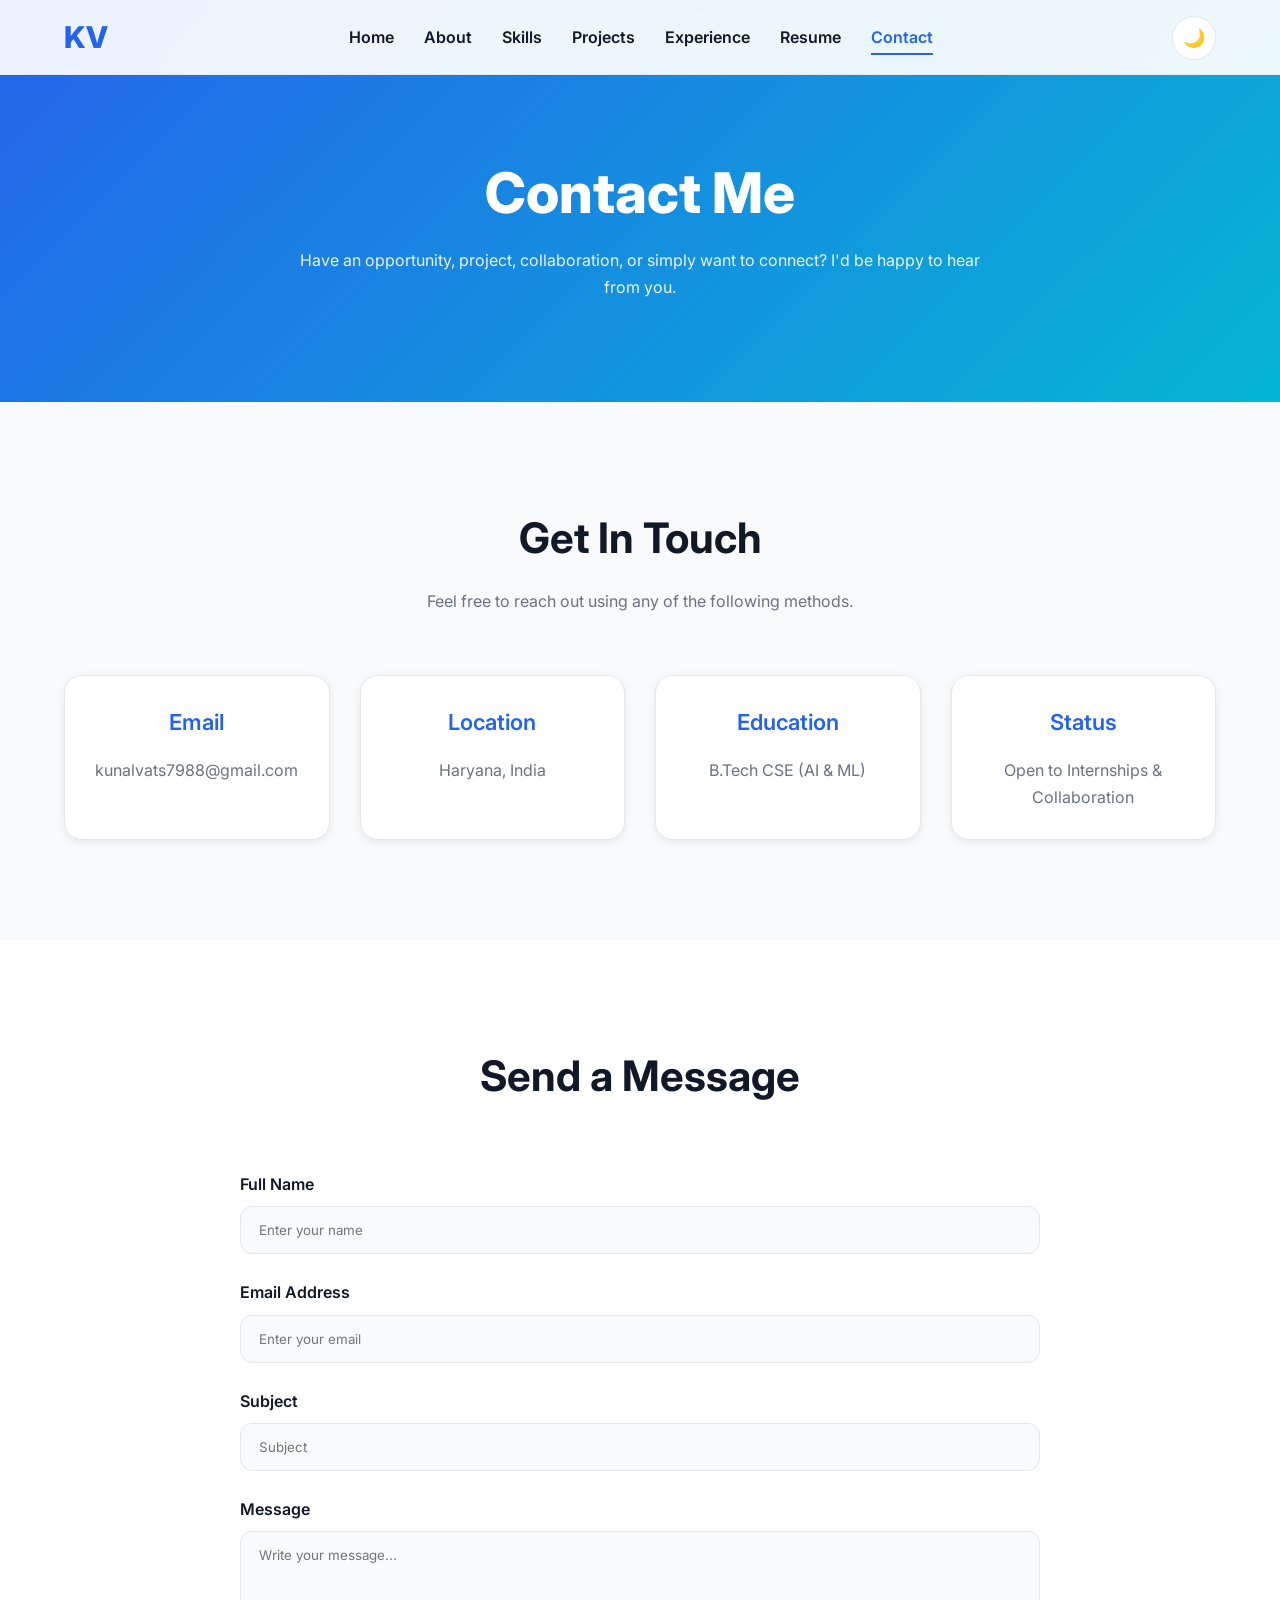
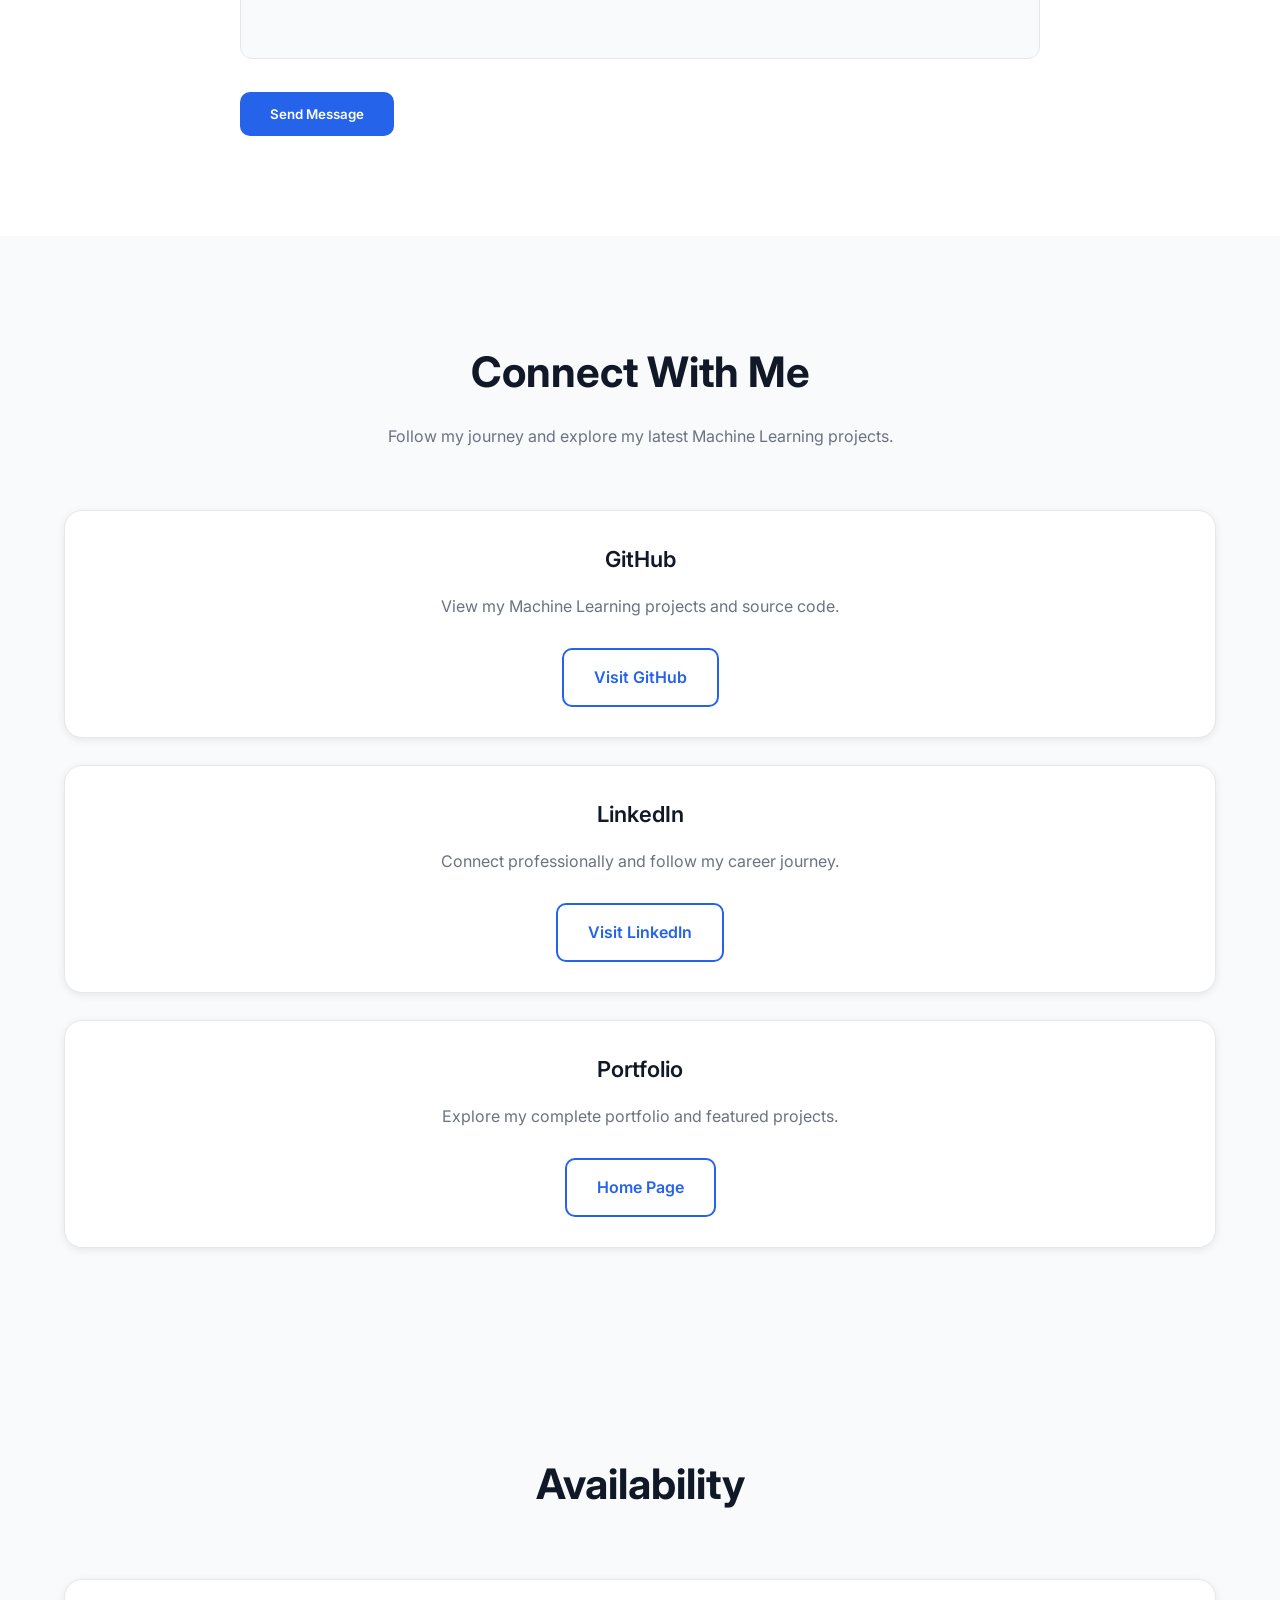
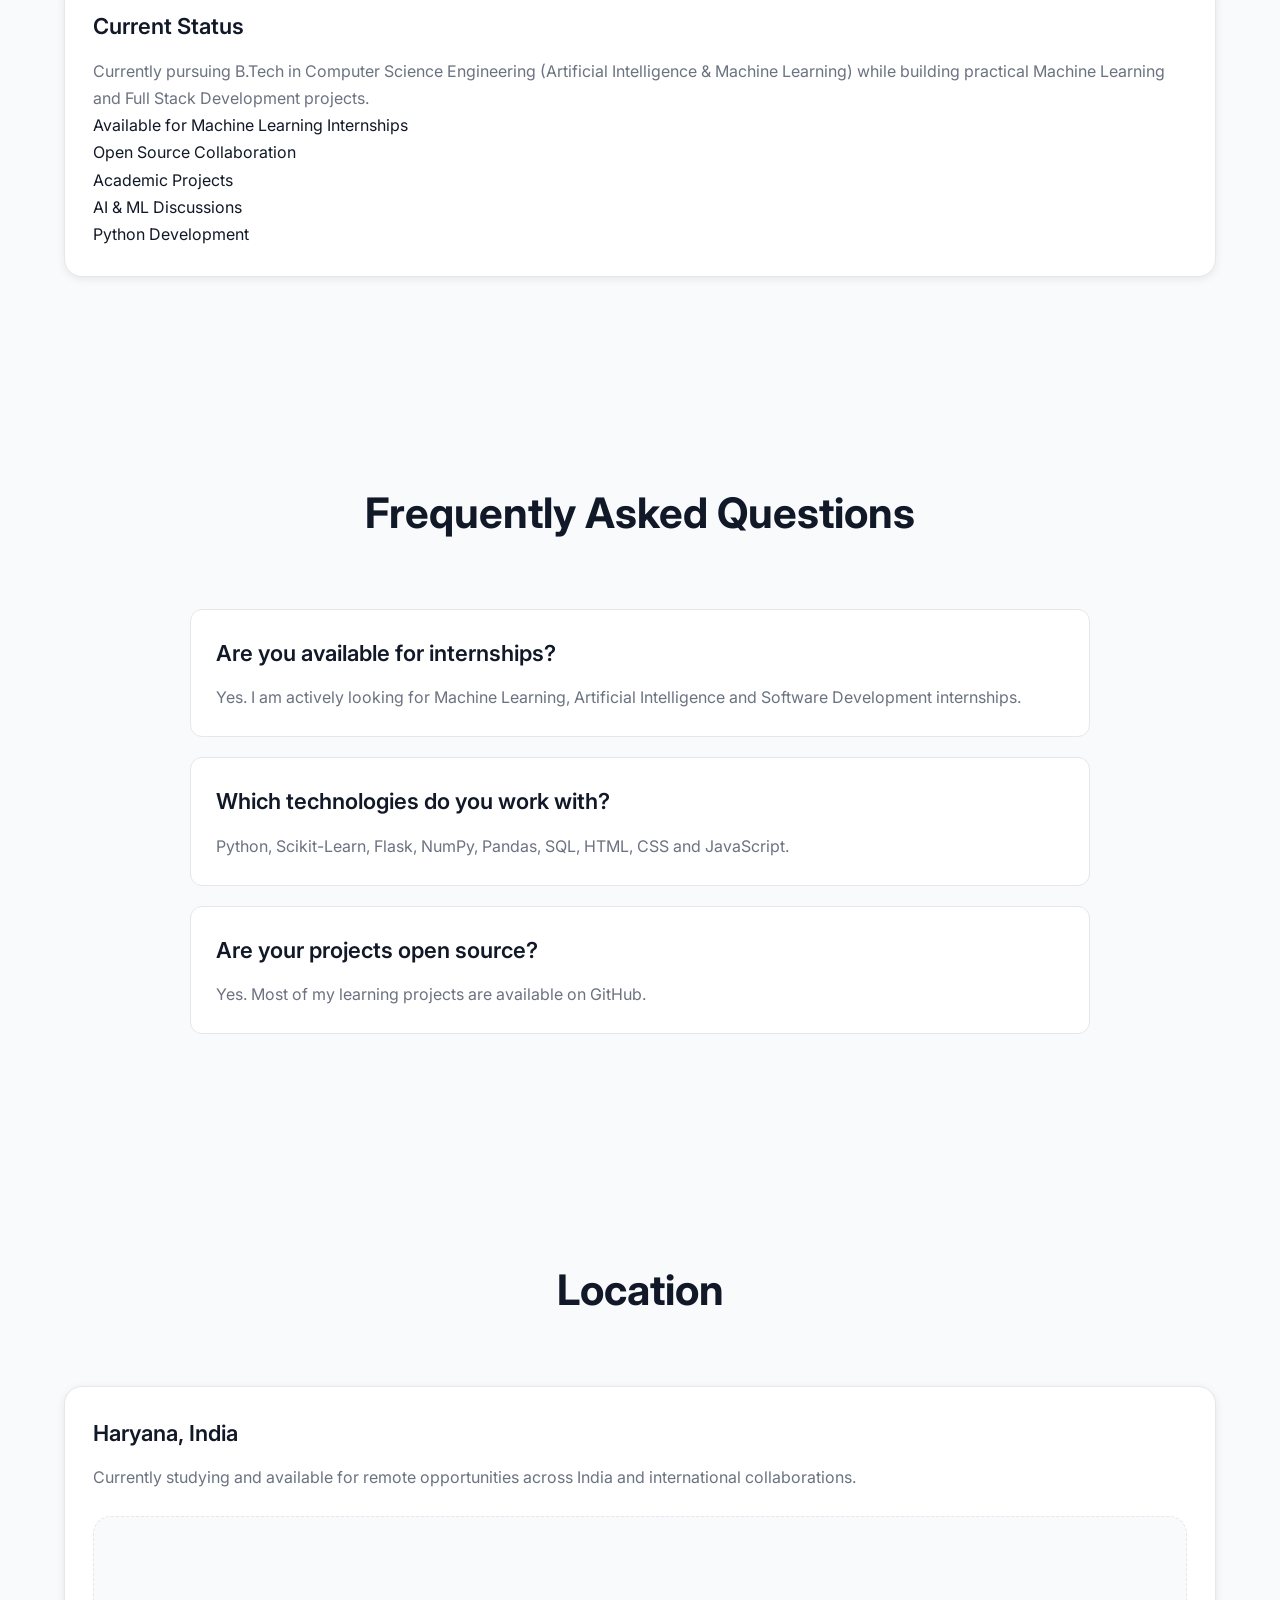
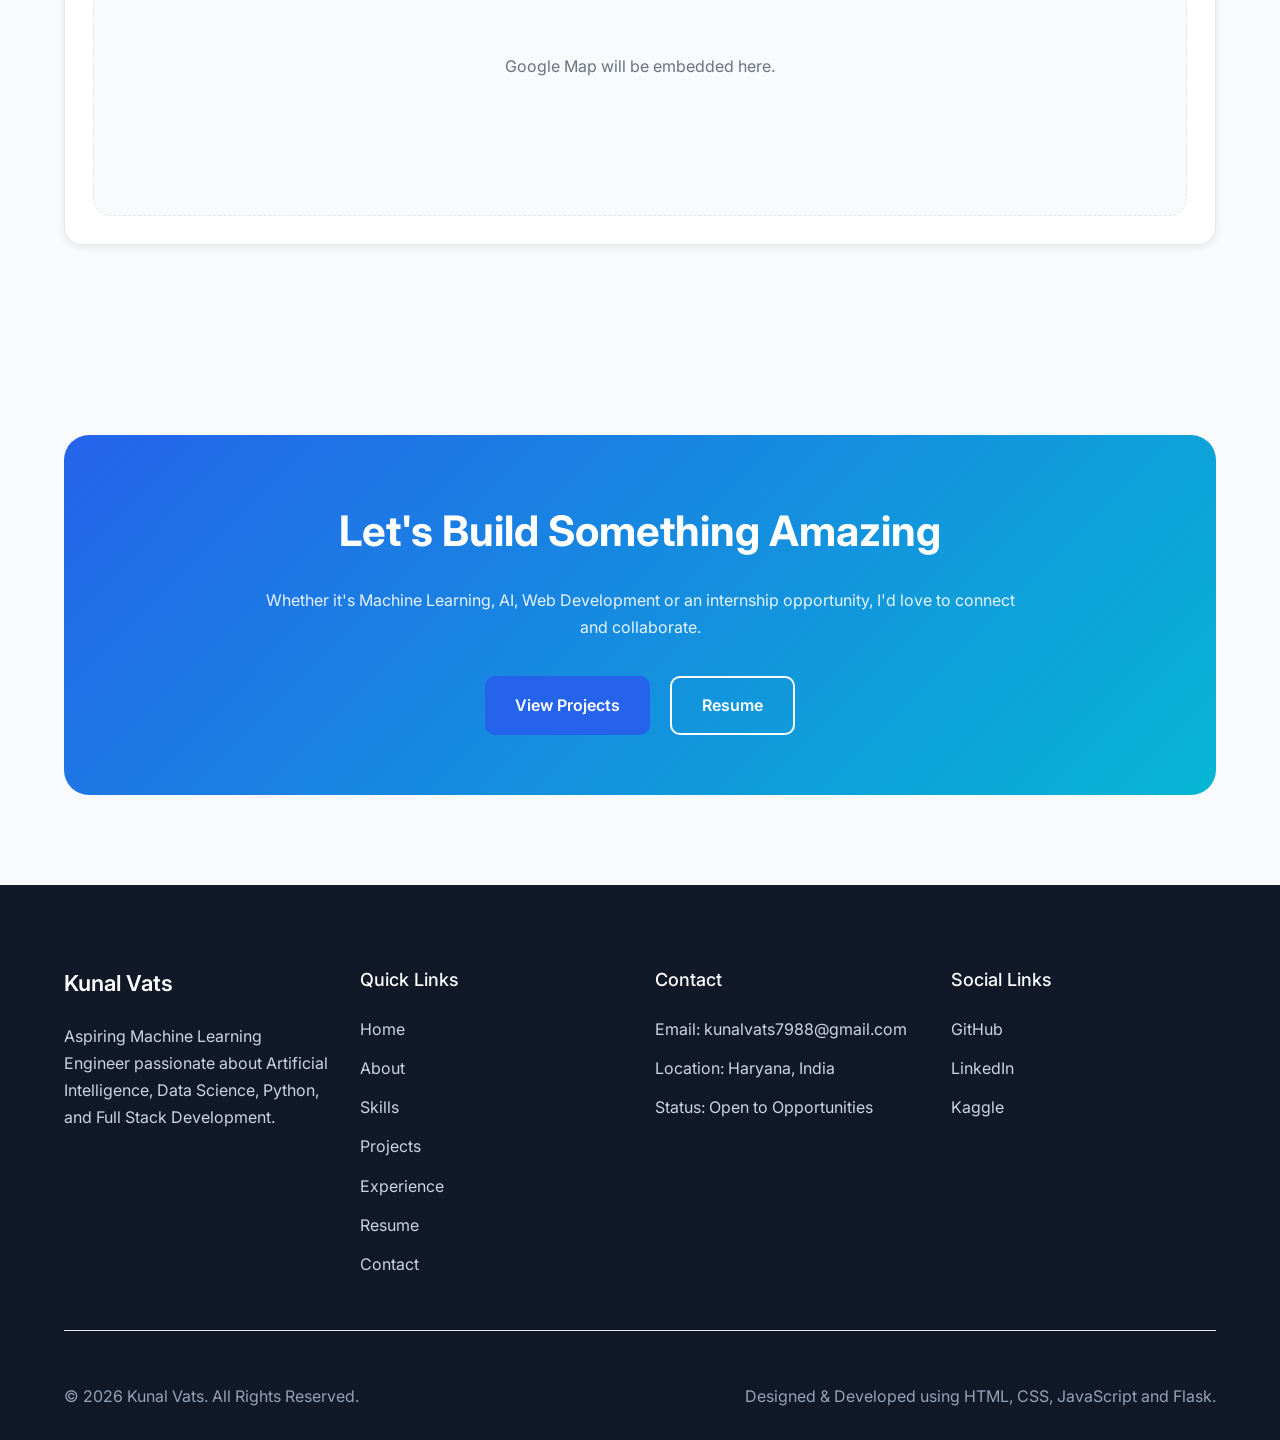
==== contact.html @ ea3da035 "new file uploaded" ====
<!DOCTYPE html>
<html lang="en">

<head>

    <!-- ========================================= -->
    <!-- Meta Tags -->
    <!-- ========================================= -->

    <meta charset="UTF-8">

    <meta name="viewport"
          content="width=device-width, initial-scale=1.0">

    <title>

        Contact | Kunal Vats

    </title>

    <meta name="description"
          content="Get in touch with Kunal Vats for Machine Learning, AI, Python and Web Development collaborations.">

    <meta name="author"
          content="Kunal Vats">

    <link rel="icon"
          href="favicon.ico">

    <!-- Google Font -->

    <link rel="preconnect"
          href="https://fonts.googleapis.com">

    <link rel="preconnect"
          href="https://fonts.gstatic.com"
          crossorigin>

    <link href="https://fonts.googleapis.com/css2?family=Inter:wght@300;400;500;600;700;800&display=swap"
          rel="stylesheet">

    <!-- CSS -->

    <link rel="stylesheet"
          href="assets/css/variables.css">

    <link rel="stylesheet"
          href="assets/css/style.css">

    <link rel="stylesheet"
          href="assets/css/responsive.css">

    <link rel="stylesheet"
          href="assets/css/animations.css">

</head>

<body>

    <!-- ========================================= -->
    <!-- Header -->
    <!-- ========================================= -->

    <header class="header">

        <div class="container">

            <div class="navbar">

                <a href="index.html"
                   class="logo">

                    KV

                </a>

                <nav class="nav-menu">

                    <ul>

                        <li><a href="index.html">Home</a></li>

                        <li><a href="about.html">About</a></li>

                        <li><a href="skills.html">Skills</a></li>

                        <li><a href="projects.html">Projects</a></li>

                        <li><a href="experience.html">Experience</a></li>

                        <li><a href="resume.html">Resume</a></li>

                        <li>

                            <a href="contact.html"
                               class="active">

                                Contact

                            </a>

                        </li>

                    </ul>

                </nav>

                <div class="nav-actions">

                    <button id="themeToggle">

                        🌙

                    </button>

                    <button class="menu-btn">

                        ☰

                    </button>

                </div>

            </div>

        </div>

    </header>

    <!-- ========================================= -->
    <!-- Hero -->
    <!-- ========================================= -->

    <section class="page-banner">

        <div class="container">

            <h1>

                Contact Me

            </h1>

            <p>

                Have an opportunity, project, collaboration,
                or simply want to connect?
                I'd be happy to hear from you.

            </p>

        </div>

    </section>

    <!-- ========================================= -->
    <!-- Contact Information -->
    <!-- ========================================= -->

    <section class="contact-information">

        <div class="container">

            <div class="section-heading">

                <h2>

                    Get In Touch

                </h2>

                <p>

                    Feel free to reach out using any of the following methods.

                </p>

            </div>

            <div class="contact-grid">

                <div class="contact-card">

                    <h3>

                        Email

                    </h3>

                    <p>

                        kunalvats7988@gmail.com

                    </p>

                </div>

                <div class="contact-card">

                    <h3>

                        Location

                    </h3>

                    <p>

                        Haryana, India

                    </p>

                </div>

                <div class="contact-card">

                    <h3>

                        Education

                    </h3>

                    <p>

                        B.Tech CSE (AI & ML)

                    </p>

                </div>

                <div class="contact-card">

                    <h3>

                        Status

                    </h3>

                    <p>

                        Open to Internships & Collaboration

                    </p>

                </div>

            </div>

        </div>

    </section>

    <!-- ========================================= -->
    <!-- Contact Form -->
    <!-- ========================================= -->

    <section class="contact-form-section">

        <div class="container">

            <div class="section-heading">

                <h2>

                    Send a Message

                </h2>

            </div>

            <form id="contactForm">

                <div class="form-group">

                    <label>

                        Full Name

                    </label>

                    <input type="text"
                           placeholder="Enter your name"
                           required>

                </div>

                <div class="form-group">

                    <label>

                        Email Address

                    </label>

                    <input type="email"
                           placeholder="Enter your email"
                           required>

                </div>

                <div class="form-group">

                    <label>

                        Subject

                    </label>

                    <input type="text"
                           placeholder="Subject"
                           required>

                </div>

                <div class="form-group">

                    <label>

                        Message

                    </label>

                    <textarea rows="6"
                              placeholder="Write your message..."
                              required></textarea>

                </div>

                <button type="submit"
                        class="btn primary-btn">

                    Send Message

                </button>

            </form>

        </div>

    </section>
        <!-- ========================================= -->
    <!-- Social Media -->
    <!-- ========================================= -->

    <section class="social-section">

        <div class="container">

            <div class="section-heading">

                <h2>

                    Connect With Me

                </h2>

                <p>

                    Follow my journey and explore my latest Machine Learning projects.

                </p>

            </div>

            <div class="social-grid">

                <div class="social-card">

                    <h3>

                        GitHub

                    </h3>

                    <p>

                        View my Machine Learning projects and source code.

                    </p>
                    <br>
                    <a href="https://github.com/practical-work"
                       target="_blank"
                       class="btn secondary-btn">

                        Visit GitHub

                    </a>

                </div>
                <br>
                <div class="social-card">

                    <h3>

                        LinkedIn

                    </h3>

                    <p>

                        Connect professionally and follow my career journey.

                    </p>
                    <br>
                    <a href="https://www.linkedin.com/in/kunal-vats-46b69b313?utm_source=share_via&utm_content=profile&utm_medium=member_android"
                       class="btn secondary-btn">

                        Visit LinkedIn

                    </a>

                </div>
                <br>
                <div class="social-card">

                    <h3>

                        Portfolio

                    </h3>

                    <p>

                        Explore my complete portfolio and featured projects.

                    </p>
                    <br>
                    <a href="index.html"
                       class="btn secondary-btn">

                        Home Page

                    </a>

                </div>

            </div>

        </div>

    </section>

    <!-- ========================================= -->
    <!-- Availability -->
    <!-- ========================================= -->

    <section class="availability-section">

        <div class="container">

            <div class="section-heading">

                <h2>

                    Availability

                </h2>

            </div>

            <div class="availability-card">

                <h3>

                    Current Status

                </h3>

                <p>

                    Currently pursuing B.Tech in Computer Science Engineering
                    (Artificial Intelligence & Machine Learning) while building
                    practical Machine Learning and Full Stack Development projects.

                </p>

                <ul>

                    <li> Available for Machine Learning Internships</li>

                    <li> Open Source Collaboration</li>

                    <li> Academic Projects</li>

                    <li> AI & ML Discussions</li>

                    <li> Python Development</li>

                </ul>

            </div>

        </div>

    </section>

    <!-- ========================================= -->
    <!-- Frequently Asked Questions -->
    <!-- ========================================= -->

    <section class="faq-section">

        <div class="container">

            <div class="section-heading">

                <h2>

                    Frequently Asked Questions

                </h2>

            </div>

            <div class="faq-container">

                <div class="faq-item">

                    <h3>

                        Are you available for internships?

                    </h3>

                    <p>

                        Yes. I am actively looking for Machine Learning,
                        Artificial Intelligence and Software Development internships.

                    </p>

                </div>

                <div class="faq-item">

                    <h3>

                        Which technologies do you work with?

                    </h3>

                    <p>

                        Python, Scikit-Learn, Flask,
                        NumPy, Pandas, SQL,
                        HTML, CSS and JavaScript.

                    </p>

                </div>

                <div class="faq-item">

                    <h3>

                        Are your projects open source?

                    </h3>

                    <p>

                        Yes. Most of my learning projects are available on GitHub.

                    </p>

                </div>

            </div>

        </div>

    </section>

    <!-- ========================================= -->
    <!-- Office / Location -->
    <!-- ========================================= -->

    <section class="location-section">

        <div class="container">

            <div class="section-heading">

                <h2>

                    Location

                </h2>

            </div>

            <div class="location-card">

                <h3>

                    Haryana, India

                </h3>

                <p>

                    Currently studying and available for remote opportunities
                    across India and international collaborations.

                </p>

                <!-- Replace with your Google Maps iframe later -->

                <div class="map-placeholder">

                    Google Map will be embedded here.

                </div>

            </div>

        </div>

    </section>

    <!-- ========================================= -->
    <!-- Call To Action -->
    <!-- ========================================= -->

    <section class="cta-section">

        <div class="container">

            <div class="cta-card">

                <h2>

                    Let's Build Something Amazing

                </h2>

                <p>

                    Whether it's Machine Learning, AI,
                    Web Development or an internship opportunity,
                    I'd love to connect and collaborate.

                </p>

                <div class="cta-buttons">

                    <a href="projects.html"
                       class="btn primary-btn">

                        View Projects

                    </a>

                    <a href="resume.html"
                       class="btn secondary-btn">

                        Resume

                    </a>

                </div>

            </div>

        </div>

    </section>
        <!-- ========================================= -->
    <!-- Footer -->
    <!-- ========================================= -->

    <footer class="footer">

        <div class="container">

            <div class="footer-grid">

                <!-- About -->

                <div class="footer-column">

                    <h3>

                        Kunal Vats

                    </h3>

                    <p>

                        Aspiring Machine Learning Engineer passionate about
                        Artificial Intelligence, Data Science, Python,
                        and Full Stack Development.

                    </p>

                </div>

                <!-- Quick Links -->

                <div class="footer-column">

                    <h4>

                        Quick Links

                    </h4>

                    <ul>

                        <li><a href="index.html">Home</a></li>

                        <li><a href="about.html">About</a></li>

                        <li><a href="skills.html">Skills</a></li>

                        <li><a href="projects.html">Projects</a></li>

                        <li><a href="experience.html">Experience</a></li>

                        <li><a href="resume.html">Resume</a></li>

                        <li><a href="contact.html">Contact</a></li>

                    </ul>

                </div>

                <!-- Contact -->

                <div class="footer-column">

                    <h4>

                        Contact

                    </h4>

                    <ul>

                        <li>Email: kunalvats7988@gmail.com</li>

                        <li>Location: Haryana, India</li>

                        <li>Status: Open to Opportunities</li>

                    </ul>

                </div>

                <!-- Social -->

                <div class="footer-column">

                    <h4>

                        Social Links

                    </h4>

                    <ul>

                        <li>

                            <a href="https://github.com/practical-work"
                               target="_blank">

                                GitHub

                            </a>

                        </li>

                        <li>

                            <a href="https://www.linkedin.com/in/kunal-vats-46b69b313?utm_source=share_via&utm_content=profile&utm_medium=member_android">

                                LinkedIn

                            </a>

                        </li>

                        <li>

                            <a href="#">

                                Kaggle

                            </a>

                        </li>

                    </ul>

                </div>

            </div>

            <hr>

            <div class="footer-bottom">

                <p>

                    © 2026 Kunal Vats. All Rights Reserved.

                </p>

                <p>

                    Designed & Developed using HTML, CSS, JavaScript and Flask.

                </p>

            </div>

        </div>

    </footer>

    <!-- ========================================= -->
    <!-- JavaScript -->
    <!-- ========================================= -->

    <script src="assets/js/contact.js"></script>

    <script src="assets/js/theme.js"></script>

    <script src="assets/js/main.js"></script>

</body>

</html>
---- assets/css/variables.css ----
/* ==========================================================
   VARIABLES.CSS
   Portfolio Website
   Author : Kunal Vats
   ========================================================== */


/* ==========================================================
   GOOGLE FONT
   ========================================================== */

@import url('https://fonts.googleapis.com/css2?family=Inter:wght@300;400;500;600;700;800;900&display=swap');


/* ==========================================================
   ROOT VARIABLES
   ========================================================== */

:root{

    /* ======================
       Typography
    ======================= */

    --font-primary:'Inter',sans-serif;

    --font-size-xs:12px;
    --font-size-sm:14px;
    --font-size-md:16px;
    --font-size-lg:18px;
    --font-size-xl:22px;
    --font-size-2xl:30px;
    --font-size-3xl:42px;
    --font-size-4xl:56px;

    --font-light:300;
    --font-normal:400;
    --font-medium:500;
    --font-semibold:600;
    --font-bold:700;
    --font-extra-bold:800;



    /* ======================
       Colors
    ======================= */

    --primary:#2563EB;
    --primary-dark:#1E40AF;
    --secondary:#06B6D4;

    --success:#22C55E;
    --warning:#F59E0B;
    --danger:#EF4444;

    --white:#FFFFFF;
    --black:#000000;

    --background:#F8FAFC;
    --surface:#FFFFFF;

    --text:#111827;
    --text-light:#6B7280;

    --border:#E5E7EB;

    --footer:#111827;



    /* ======================
       Gradient
    ======================= */

    --gradient-primary:
    linear-gradient(
        135deg,
        #2563EB,
        #06B6D4
    );

    --gradient-dark:
    linear-gradient(
        135deg,
        #0F172A,
        #1E293B
    );



    /* ======================
       Border Radius
    ======================= */

    --radius-xs:4px;
    --radius-sm:8px;
    --radius-md:12px;
    --radius-lg:18px;
    --radius-xl:25px;
    --radius-circle:50%;



    /* ======================
       Box Shadow
    ======================= */

    --shadow-sm:
    0 2px 8px rgba(0,0,0,.08);

    --shadow-md:
    0 8px 20px rgba(0,0,0,.10);

    --shadow-lg:
    0 20px 40px rgba(0,0,0,.15);



    /* ======================
       Transition
    ======================= */

    --transition-fast:.25s ease;

    --transition:
    .35s ease;

    --transition-slow:
    .5s ease;



    /* ======================
       Width
    ======================= */

    --container-width:1200px;



    /* ======================
       Spacing
    ======================= */

    --space-xs:6px;
    --space-sm:10px;
    --space-md:16px;
    --space-lg:24px;
    --space-xl:40px;
    --space-2xl:60px;
    --space-3xl:90px;



    /* ======================
       Header
    ======================= */

    --header-height:75px;

    --nav-gap:30px;



    /* ======================
       Buttons
    ======================= */

    --button-height:50px;

    --button-radius:10px;



    /* ======================
       Cards
    ======================= */

    --card-radius:18px;

    --card-padding:28px;



    /* ======================
       Sections
    ======================= */

    --section-padding:
    100px 0;



    /* ======================
       Z Index
    ======================= */

    --z-navbar:1000;

    --z-dropdown:1200;

    --z-modal:1500;

    --z-loader:9999;

}



/* ==========================================================
   DARK THEME
   ========================================================== */

.dark-mode{

    --background:#0F172A;

    --surface:#1E293B;

    --text:#F8FAFC;

    --text-light:#CBD5E1;

    --border:#334155;

    --footer:#020617;

    --shadow-sm:
    0 2px 10px rgba(0,0,0,.35);

    --shadow-md:
    0 10px 25px rgba(0,0,0,.45);

    --shadow-lg:
    0 20px 50px rgba(0,0,0,.60);

}



/* ==========================================================
   SELECTION
   ========================================================== */

::selection{

    background:var(--primary);

    color:var(--white);

}



/* ==========================================================
   SCROLLBAR
   ========================================================== */

::-webkit-scrollbar{

    width:10px;

}

::-webkit-scrollbar-track{

    background:var(--background);

}

::-webkit-scrollbar-thumb{

    background:var(--primary);

    border-radius:50px;

}

::-webkit-scrollbar-thumb:hover{

    background:var(--primary-dark);

}
---- assets/css/style.css ----
/* ==========================================================
   STYLE.CSS
   Portfolio Website
   Author : Kunal Vats
   ========================================================== */


/* ==========================================================
   CSS RESET
   ========================================================== */

*{
    margin:0;
    padding:0;
    box-sizing:border-box;
}

html{

    scroll-behavior:smooth;

}

body{

    font-family:var(--font-primary);

    background:var(--background);

    color:var(--text);

    font-size:var(--font-size-md);

    line-height:1.7;

    overflow-x:hidden;

    transition:var(--transition);

}

img{

    max-width:100%;

    display:block;

}

a{

    color:inherit;

    text-decoration:none;

    transition:var(--transition);

}

ul{

    list-style:none;

}

button,
input,
textarea{

    font-family:inherit;

    outline:none;

    border:none;

}

button{

    cursor:pointer;

}

section{

    padding:var(--section-padding);

}


/* ==========================================================
   CONTAINER
   ========================================================== */

.container{

    width:90%;

    max-width:var(--container-width);

    margin:auto;

}


/* ==========================================================
   TYPOGRAPHY
   ========================================================== */

h1{

    font-size:var(--font-size-4xl);

    font-weight:var(--font-extra-bold);

    line-height:1.2;

}

h2{

    font-size:var(--font-size-3xl);

    font-weight:var(--font-bold);

}

h3{

    font-size:var(--font-size-xl);

    font-weight:var(--font-semibold);

}

h4{

    font-size:var(--font-size-lg);

    font-weight:var(--font-medium);

}

p{

    color:var(--text-light);

    margin-top:12px;

}

.section-heading{

    text-align:center;

    margin-bottom:60px;

}

.section-heading h2{

    margin-bottom:15px;

}

.section-heading p{

    max-width:720px;

    margin:auto;

}


/* ==========================================================
   BUTTONS
   ========================================================== */

.btn{

    display:inline-flex;

    align-items:center;

    justify-content:center;

    gap:10px;

    padding:14px 30px;

    border-radius:var(--button-radius);

    font-weight:600;

    transition:var(--transition);

}

.primary-btn{

    background:var(--primary);

    color:var(--white);

}

.primary-btn:hover{

    background:var(--primary-dark);

    transform:translateY(-3px);

}

.secondary-btn{

    border:2px solid var(--primary);

    color:var(--primary);

    background:transparent;

}

.secondary-btn:hover{

    background:var(--primary);

    color:var(--white);

}


/* ==========================================================
   PAGE BANNER
   ========================================================== */

.page-banner{

    padding-top:160px;

    padding-bottom:100px;

    text-align:center;

    background:var(--gradient-primary);

    color:var(--white);

}

.page-banner p{

    color:rgba(255,255,255,.9);

    max-width:700px;

    margin:20px auto 0;

}


/* ==========================================================
   GRID UTILITIES
   ========================================================== */

.skills-grid,
.projects-grid,
.footer-grid,
.resume-grid,
.stats-grid,
.contact-grid,
.goals-grid{

    display:grid;

    gap:30px;

}

.skills-grid{

    grid-template-columns:
    repeat(auto-fit,minmax(250px,1fr));

}

.projects-grid{

    grid-template-columns:
    repeat(auto-fit,minmax(330px,1fr));

}

.footer-grid{

    grid-template-columns:
    repeat(auto-fit,minmax(240px,1fr));

}

.resume-grid{

    grid-template-columns:
    repeat(auto-fit,minmax(280px,1fr));

}

.stats-grid{

    grid-template-columns:
    repeat(auto-fit,minmax(180px,1fr));

}

.contact-grid{

    grid-template-columns:
    repeat(auto-fit,minmax(250px,1fr));

}

.goals-grid{

    grid-template-columns:
    repeat(auto-fit,minmax(260px,1fr));

}


/* ==========================================================
   COMMON CARDS
   ========================================================== */

.skill-card,
.project-card,
.resume-card,
.contact-card,
.stat-card,
.goal-card,
.experience-card,
.status-card,
.availability-card,
.location-card{

    background:var(--surface);

    border:1px solid var(--border);

    border-radius:var(--card-radius);

    padding:var(--card-padding);

    box-shadow:var(--shadow-sm);

    transition:var(--transition);

}

.skill-card:hover,
.project-card:hover,
.resume-card:hover,
.contact-card:hover,
.stat-card:hover,
.goal-card:hover,
.experience-card:hover{

    transform:translateY(-8px);

    box-shadow:var(--shadow-lg);

}


/* ==========================================================
   LINKS
   ========================================================== */

a:hover{

    color:var(--primary);

}


/* ==========================================================
   HORIZONTAL LINE
   ========================================================== */

hr{

    border:none;

    height:1px;

    background:var(--border);

    margin:40px 0;

}


/* ==========================================================
   HEADER
   ========================================================== */

.header{

    position:fixed;

    top:0;

    left:0;

    width:100%;

    height:var(--header-height);

    background:rgba(255,255,255,.92);

    backdrop-filter:blur(18px);

    border-bottom:1px solid var(--border);

    z-index:var(--z-navbar);

    transition:var(--transition);

}

.dark-mode .header{

    background:rgba(15,23,42,.92);

}

.navbar{

    height:var(--header-height);

    display:flex;

    align-items:center;

    justify-content:space-between;

}


/* ==========================================================
   LOGO
   ========================================================== */

.logo{

    font-size:30px;

    font-weight:800;

    color:var(--primary);

    letter-spacing:1px;

}


/* ==========================================================
   NAVIGATION
   ========================================================== */

.nav-menu ul{

    display:flex;

    align-items:center;

    gap:var(--nav-gap);

}

.nav-menu a{

    position:relative;

    font-weight:600;

    color:var(--text);

    transition:var(--transition);

}

.nav-menu a:hover,

.nav-menu a.active{

    color:var(--primary);

}

.nav-menu a::after{

    content:"";

    position:absolute;

    left:0;

    bottom:-8px;

    width:0;

    height:2px;

    background:var(--primary);

    transition:var(--transition);

}

.nav-menu a:hover::after,

.nav-menu a.active::after{

    width:100%;

}


/* ==========================================================
   NAVIGATION ACTIONS
   ========================================================== */

.nav-actions{

    display:flex;

    align-items:center;

    gap:15px;

}

#themeToggle{

    width:44px;

    height:44px;

    border-radius:50%;

    border:1px solid var(--border);

    background:var(--surface);

    color:var(--text);

    font-size:18px;

    transition:var(--transition);

}

#themeToggle:hover{

    background:var(--primary);

    color:var(--white);

}

.menu-btn{

    display:none;

    background:none;

    color:var(--text);

    font-size:28px;

}


/* ==========================================================
   HERO SECTION
   ========================================================== */

.hero{

    padding-top:170px;

    padding-bottom:120px;

}

.hero-container{

    display:grid;

    grid-template-columns:1fr 1fr;

    align-items:center;

    gap:70px;

}


/* ==========================================================
   HERO CONTENT
   ========================================================== */

.hero-subtitle{

    display:inline-block;

    color:var(--primary);

    font-weight:700;

    margin-bottom:20px;

}

.hero-title{

    margin-bottom:20px;

}

.hero-title span{

    color:var(--primary);

}

.hero-description{

    max-width:620px;

    margin-bottom:35px;

}


/* ==========================================================
   HERO BUTTONS
   ========================================================== */

.hero-buttons{

    display:flex;

    flex-wrap:wrap;

    gap:18px;

    margin-top:40px;

}


/* ==========================================================
   HERO IMAGE
   ========================================================== */

.hero-image{

    display:flex;

    justify-content:center;

    align-items:center;

}

.hero-image img{

    width:100%;

    max-width:420px;

    border-radius:30px;

    box-shadow:var(--shadow-lg);

}


/* ==========================================================
   PROFILE PLACEHOLDER
   ========================================================== */

.profile-placeholder{

    width:420px;

    height:420px;

    border-radius:30px;

    display:flex;

    align-items:center;

    justify-content:center;

    background:var(--gradient-primary);

    color:var(--white);

    font-size:110px;

    font-weight:800;

    box-shadow:var(--shadow-lg);

}


/* ==========================================================
   HERO BADGES
   ========================================================== */

.hero-badges{

    display:flex;

    flex-wrap:wrap;

    gap:15px;

    margin-top:35px;

}

.badge{

    padding:10px 18px;

    background:var(--surface);

    border:1px solid var(--border);

    border-radius:50px;

    box-shadow:var(--shadow-sm);

    font-size:14px;

    font-weight:600;

}


/* ==========================================================
   SOCIAL ICONS
   ========================================================== */

.social-links{

    display:flex;

    align-items:center;

    gap:16px;

    margin-top:35px;

}

.social-links a{

    width:48px;

    height:48px;

    display:flex;

    align-items:center;

    justify-content:center;

    border-radius:50%;

    background:var(--surface);

    border:1px solid var(--border);

    box-shadow:var(--shadow-sm);

    transition:var(--transition);

}

.social-links a:hover{

    background:var(--primary);

    color:var(--white);

    transform:translateY(-6px);

}


/* ==========================================================
   SCROLL INDICATOR
   ========================================================== */

.scroll-indicator{

    margin-top:70px;

    text-align:center;

}

.scroll-indicator span{

    display:inline-block;

    width:28px;

    height:46px;

    border:2px solid var(--primary);

    border-radius:30px;

    position:relative;

}

.scroll-indicator span::before{

    content:"";

    position:absolute;

    left:50%;

    top:8px;

    transform:translateX(-50%);

    width:6px;

    height:10px;

    border-radius:20px;

    background:var(--primary);

    animation:scrollAnimation 2s infinite;

}


/* ==========================================================
   STICKY HEADER
   ========================================================== */

.header.scrolled{

    box-shadow:var(--shadow-md);

}


/* ==========================================================
   ABOUT SECTION
   ========================================================== */

.about-container{

    display:grid;

    grid-template-columns:1fr 1fr;

    gap:60px;

    align-items:center;

}


.about-content h2{

    margin-bottom:20px;

}


.about-content p{

    margin-bottom:20px;

}


.about-image{

    display:flex;

    justify-content:center;

}


.about-image img{

    width:100%;

    max-width:450px;

    border-radius:var(--radius-xl);

    box-shadow:var(--shadow-lg);

}


/* ==========================================================
   ABOUT INFO BOX
   ========================================================== */

.about-info{

    display:grid;

    grid-template-columns:
    repeat(2,1fr);

    gap:20px;

    margin-top:35px;

}


.info-box{

    padding:20px;

    background:var(--surface);

    border:1px solid var(--border);

    border-radius:var(--radius-md);

    text-align:center;

}


.info-box h3{

    color:var(--primary);

}


/* ==========================================================
   STATISTICS SECTION
   ========================================================== */

.statistics-section{

    background:var(--surface);

}


.stat-card{

    text-align:center;

}


.stat-card h2{

    color:var(--primary);

    font-size:45px;

    margin-bottom:10px;

}


.stat-card p{

    font-weight:600;

}


/* ==========================================================
   SKILLS SECTION
   ========================================================== */

.skill-card{

    text-align:center;

}


.skill-card h3{

    margin-bottom:15px;

}


.skill-icon{

    width:70px;

    height:70px;

    margin:0 auto 20px;

    display:flex;

    align-items:center;

    justify-content:center;

    border-radius:50%;

    background:var(--gradient-primary);

    color:var(--white);

    font-size:28px;

}


/* ==========================================================
   SKILL PROGRESS BAR
   ========================================================== */

.skill-progress{

    margin-top:20px;

}


.progress-title{

    display:flex;

    justify-content:space-between;

    margin-bottom:8px;

    font-weight:600;

}


.progress-bar{

    height:10px;

    background:var(--border);

    border-radius:50px;

    overflow:hidden;

}


.progress-fill{

    height:100%;

    background:var(--gradient-primary);

    border-radius:50px;

}


/* ==========================================================
   PROJECT SECTION
   ========================================================== */

.project-card{

    overflow:hidden;

}


.project-image{

    height:220px;

    overflow:hidden;

    border-radius:var(--radius-md);

    margin-bottom:20px;

}


.project-image img{

    width:100%;

    height:100%;

    object-fit:cover;

    transition:var(--transition);

}


.project-card:hover img{

    transform:scale(1.08);

}


.project-card h3{

    margin-bottom:10px;

}


.project-tags{

    display:flex;

    flex-wrap:wrap;

    gap:10px;

    margin-top:20px;

}


.project-tag{

    padding:6px 14px;

    border-radius:50px;

    background:rgba(37,99,235,.1);

    color:var(--primary);

    font-size:13px;

    font-weight:600;

}


/* ==========================================================
   TIMELINE
   ========================================================== */

.timeline{

    position:relative;

    max-width:900px;

    margin:auto;

}


.timeline::before{

    content:"";

    position:absolute;

    top:0;

    bottom:0;

    left:50%;

    width:2px;

    background:var(--primary);

    transform:translateX(-50%);

}


.timeline-item{

    position:relative;

    width:50%;

    padding:25px;

}


.timeline-item:nth-child(odd){

    left:0;

    text-align:right;

}


.timeline-item:nth-child(even){

    left:50%;

}


.timeline-item::before{

    content:"";

    position:absolute;

    top:35px;

    width:18px;

    height:18px;

    background:var(--primary);

    border-radius:50%;

}


.timeline-item:nth-child(odd)::before{

    right:-9px;

}


.timeline-item:nth-child(even)::before{

    left:-9px;

}


.timeline-item span{

    display:inline-block;

    margin-top:10px;

    color:var(--primary);

    font-weight:600;

}


/* ==========================================================
   EXPERIENCE CARDS
   ========================================================== */

.experience-card{

    margin-bottom:30px;

}


.experience-card h3{

    margin-bottom:8px;

}


.experience-card h4{

    color:var(--primary);

}


.experience-date{

    display:inline-block;

    padding:6px 15px;

    border-radius:50px;

    background:rgba(37,99,235,.1);

    color:var(--primary);

    font-size:14px;

    font-weight:600;

    margin-bottom:15px;

}


.experience-card ul{

    margin-top:20px;

}


.experience-card li{

    margin-bottom:10px;

    color:var(--text-light);

}


/* ==========================================================
   RESUME SECTION
   ========================================================== */

.resume-overview{

    padding-top:60px;

}


.resume-card{

    text-align:center;

}


.resume-card h2{

    color:var(--primary);

    margin-bottom:10px;

}


.resume-card h4{

    margin-bottom:20px;

}


.resume-buttons{

    display:flex;

    justify-content:center;

    gap:20px;

    flex-wrap:wrap;

    margin-top:30px;

}


.resume-section{

    padding:80px 0;

}


.resume-item{

    background:var(--surface);

    border:1px solid var(--border);

    border-radius:var(--radius-lg);

    padding:30px;

    margin-bottom:25px;

    box-shadow:var(--shadow-sm);

}


.resume-item h3{

    margin-bottom:10px;

}


.resume-item h4{

    color:var(--primary);

}


.resume-item span{

    display:inline-block;

    margin-top:10px;

    color:var(--text-light);

}


/* ==========================================================
   CONTACT SECTION
   ========================================================== */

.contact-card{

    text-align:center;

}


.contact-card h3{

    color:var(--primary);

    margin-bottom:15px;

}


.contact-form-section{

    background:var(--surface);

}


#contactForm{

    max-width:800px;

    margin:auto;

}


.form-group{

    margin-bottom:25px;

}


.form-group label{

    display:block;

    margin-bottom:8px;

    font-weight:600;

}


.form-group input,
.form-group textarea{

    width:100%;

    padding:15px 18px;

    border:1px solid var(--border);

    border-radius:var(--radius-md);

    background:var(--background);

    color:var(--text);

    transition:var(--transition);

}


.form-group input:focus,
.form-group textarea:focus{

    border-color:var(--primary);

}


.form-group textarea{

    resize:none;

}


/* ==========================================================
   SOCIAL SECTION
   ========================================================== */

.social-card{

    background:var(--surface);

    border:1px solid var(--border);

    border-radius:var(--radius-lg);

    padding:30px;

    text-align:center;

    box-shadow:var(--shadow-sm);

    transition:var(--transition);

}


.social-card:hover{

    transform:translateY(-8px);

    box-shadow:var(--shadow-lg);

}


.social-card h3{

    margin-bottom:15px;

}


/* ==========================================================
   FAQ
   ========================================================== */

.faq-container{

    max-width:900px;

    margin:auto;

}


.faq-item{

    background:var(--surface);

    border:1px solid var(--border);

    border-radius:var(--radius-md);

    padding:25px;

    margin-bottom:20px;

}


.faq-item h3{

    margin-bottom:10px;

}


/* ==========================================================
   LOCATION SECTION
   ========================================================== */

.map-placeholder{

    height:300px;

    margin-top:25px;

    display:flex;

    justify-content:center;

    align-items:center;

    background:var(--background);

    border-radius:var(--radius-lg);

    color:var(--text-light);

    border:1px dashed var(--border);

}


/* ==========================================================
   CTA SECTION
   ========================================================== */

.cta-section{

    padding:90px 0;

}


.cta-card{

    background:var(--gradient-primary);

    color:var(--white);

    text-align:center;

    padding:60px 40px;

    border-radius:var(--radius-xl);

}


.cta-card h2{

    margin-bottom:20px;

}


.cta-card p{

    color:rgba(255,255,255,.9);

    max-width:750px;

    margin:auto;

}


.cta-buttons{

    display:flex;

    justify-content:center;

    gap:20px;

    flex-wrap:wrap;

    margin-top:35px;

}


.cta-card .secondary-btn{

    border-color:var(--white);

    color:var(--white);

}


.cta-card .secondary-btn:hover{

    background:var(--white);

    color:var(--primary);

}


/* ==========================================================
   FOOTER
   ========================================================== */

.footer{

    background:var(--footer);

    color:var(--white);

    padding:80px 0 30px;

}


.footer-column h3,
.footer-column h4{

    margin-bottom:20px;

    color:var(--white);

}


.footer-column p{

    color:#CBD5E1;

}


.footer-column ul li{

    margin-bottom:12px;

    color:#CBD5E1;

}


.footer-column a{

    color:#CBD5E1;

}


.footer-column a:hover{

    color:var(--white);

}


.footer-bottom{

    display:flex;

    justify-content:space-between;

    gap:20px;

    flex-wrap:wrap;

}


.footer-bottom p{

    color:#94A3B8;

}


/* ==========================================================
   DARK MODE FIXES
   ========================================================== */

.dark-mode .skill-card,
.dark-mode .project-card,
.dark-mode .resume-card,
.dark-mode .contact-card,
.dark-mode .stat-card,
.dark-mode .experience-card{

    background:var(--surface);

}


.dark-mode .badge{

    background:var(--surface);

}


.dark-mode input,
.dark-mode textarea{

    background:#0F172A;

}


.dark-mode .page-banner{

    background:var(--gradient-dark);

}

/* ==========================================================
   UTILITY CLASSES
   ========================================================== */

.text-center{

    text-align:center;

}


.text-primary{

    color:var(--primary);

}


.mt-1{

    margin-top:10px;

}


.mt-2{

    margin-top:20px;

}


.mt-3{

    margin-top:30px;

}


.mb-1{

    margin-bottom:10px;

}


.mb-2{

    margin-bottom:20px;

}


.mb-3{

    margin-bottom:30px;

}


.flex{

    display:flex;

}


.flex-center{

    display:flex;

    align-items:center;

    justify-content:center;

}


.hidden{

    display:none;

}


/* ==========================================================
   LOADER
   ========================================================== */

.loader-container{

    position:fixed;

    inset:0;

    background:var(--background);

    display:flex;

    align-items:center;

    justify-content:center;

    z-index:var(--z-loader);

}


.loader{

    width:60px;

    height:60px;

    border:6px solid var(--border);

    border-top-color:var(--primary);

    border-radius:50%;

    animation:loaderSpin 1s linear infinite;

}


/* ==========================================================
   BACK TO TOP BUTTON
   ========================================================== */

.back-to-top{

    position:fixed;

    right:30px;

    bottom:30px;

    width:50px;

    height:50px;

    border-radius:50%;

    background:var(--primary);

    color:var(--white);

    display:flex;

    align-items:center;

    justify-content:center;

    opacity:0;

    visibility:hidden;

    transition:var(--transition);

    z-index:900;

}


.back-to-top.active{

    opacity:1;

    visibility:visible;

}


.back-to-top:hover{

    transform:translateY(-5px);

}


/* ==========================================================
   EMPTY PLACEHOLDER CARDS
   ========================================================== */

.future{

    opacity:.85;

}


.future::before{

    content:"Future Update";

    display:inline-block;

    padding:5px 12px;

    margin-bottom:15px;

    border-radius:50px;

    background:rgba(37,99,235,.1);

    color:var(--primary);

    font-size:12px;

    font-weight:600;

}


/* ==========================================================
   BADGE COMPONENT
   ========================================================== */

.badge-primary{

    display:inline-block;

    padding:8px 18px;

    background:var(--primary);

    color:var(--white);

    border-radius:50px;

    font-weight:600;

    font-size:14px;

}


/* ==========================================================
   GLASS EFFECT
   ========================================================== */

.glass{

    background:rgba(255,255,255,.15);

    backdrop-filter:blur(15px);

    border:1px solid rgba(255,255,255,.2);

}


.dark-mode .glass{

    background:rgba(15,23,42,.4);

}


/* ==========================================================
   HOVER EFFECTS
   ========================================================== */

.hover-up{

    transition:var(--transition);

}


.hover-up:hover{

    transform:translateY(-10px);

}


/* ==========================================================
   ANIMATION CLASSES
   ========================================================== */

.fade-in{

    animation:fadeIn 1s ease forwards;

}


.slide-up{

    animation:slideUp .8s ease forwards;

}


.scale-in{

    animation:scaleIn .8s ease forwards;

}


/* ==========================================================
   KEYFRAMES
   ========================================================== */

@keyframes loaderSpin{

    from{

        transform:rotate(0deg);

    }

    to{

        transform:rotate(360deg);

    }

}


@keyframes fadeIn{

    from{

        opacity:0;

    }

    to{

        opacity:1;

    }

}


@keyframes slideUp{

    from{

        opacity:0;

        transform:translateY(40px);

    }

    to{

        opacity:1;

        transform:translateY(0);

    }

}


@keyframes scaleIn{

    from{

        opacity:0;

        transform:scale(.8);

    }

    to{

        opacity:1;

        transform:scale(1);

    }

}


@keyframes scrollAnimation{

    0%{

        opacity:0;

        transform:translate(-50%,0);

    }

    50%{

        opacity:1;

    }

    100%{

        opacity:0;

        transform:translate(-50%,20px);

    }

}


/* ==========================================================
   END OF STYLE.CSS
   ========================================================== */
---- assets/css/responsive.css ----
/* ==========================================================
   RESPONSIVE.CSS
   Portfolio Website
   Author : Kunal Vats
   ========================================================== */


/* ==========================================================
   LARGE TABLETS & SMALL LAPTOPS
   (1200px and below)
   ========================================================== */

@media(max-width:1200px){

    :root{

        --section-padding:80px 0;

    }


    .container{

        width:92%;

    }


    .hero-container{

        gap:40px;

    }


    .hero-title{

        font-size:48px;

    }


    .profile-placeholder{

        width:360px;

        height:360px;

        font-size:90px;

    }


    .about-container{

        gap:40px;

    }

}


/* ==========================================================
   TABLETS
   (992px and below)
   ========================================================== */

@media(max-width:992px){


    /* Header */

    .nav-menu{

        position:fixed;

        top:var(--header-height);

        left:-100%;

        width:100%;

        height:calc(100vh - var(--header-height));

        background:var(--background);

        display:flex;

        justify-content:center;

        align-items:center;

        transition:var(--transition);

    }


    .nav-menu.active{

        left:0;

    }


    .nav-menu ul{

        flex-direction:column;

        gap:30px;

    }


    .menu-btn{

        display:block;

    }


    /* Hero */

    .hero-container{

        grid-template-columns:1fr;

        text-align:center;

    }


    .hero-content{

        order:1;

    }


    .hero-image{

        order:0;

    }


    .hero-description{

        margin-left:auto;

        margin-right:auto;

    }


    .hero-buttons{

        justify-content:center;

    }


    .hero-badges{

        justify-content:center;

    }


    .social-links{

        justify-content:center;

    }



    /* About */

    .about-container{

        grid-template-columns:1fr;

        text-align:center;

    }


    .about-image{

        order:-1;

    }


    .about-info{

        max-width:600px;

        margin:30px auto;

    }



    /* Timeline */

    .timeline::before{

        left:20px;

    }


    .timeline-item{

        width:100%;

        left:0!important;

        padding-left:60px;

        text-align:left!important;

    }


    .timeline-item::before{

        left:11px!important;

    }



    /* Footer */

    .footer-grid{

        gap:40px;

    }


}

/* ==========================================================
   MOBILE DEVICES
   (768px and below)
   ========================================================== */

@media(max-width:768px){


    :root{

        --section-padding:70px 0;

        --font-size-4xl:42px;

        --font-size-3xl:34px;

        --font-size-2xl:26px;

    }



    /* Container */

    .container{

        width:94%;

    }



    /* Header */

    .header{

        height:70px;

    }


    .navbar{

        height:70px;

    }


    .logo{

        font-size:26px;

    }


    #themeToggle{

        width:40px;

        height:40px;

    }



    /* Hero */

    .hero{

        padding-top:130px;

        padding-bottom:80px;

    }


    .hero-title{

        font-size:40px;

    }


    .hero-description{

        font-size:15px;

    }


    .profile-placeholder{

        width:280px;

        height:280px;

        font-size:70px;

    }


    .hero-buttons{

        flex-direction:column;

        width:100%;

    }


    .hero-buttons .btn{

        width:100%;

    }


    .hero-badges{

        gap:10px;

    }


    .badge{

        font-size:12px;

        padding:8px 14px;

    }



    /* Section Heading */

    .section-heading{

        margin-bottom:40px;

    }


    .section-heading h2{

        font-size:32px;

    }



    /* Buttons */

    .btn{

        width:100%;

        padding:13px 20px;

    }



    /* About */

    .about-info{

        grid-template-columns:1fr;

    }



    /* Cards */

    .skills-grid,
    .projects-grid,
    .resume-grid,
    .contact-grid,
    .stats-grid,
    .goals-grid{

        grid-template-columns:1fr;

    }


    .skill-card,
    .project-card,
    .resume-card,
    .contact-card,
    .experience-card,
    .stat-card{

        padding:22px;

    }



    /* Projects */

    .project-image{

        height:180px;

    }



    /* Statistics */

    .stat-card h2{

        font-size:38px;

    }



    /* Resume */

    .resume-buttons{

        flex-direction:column;

    }


    .resume-buttons .btn{

        width:100%;

    }



    /* Contact Form */

    #contactForm{

        width:100%;

    }


    .form-group input,
    .form-group textarea{

        padding:13px;

    }



    /* CTA */

    .cta-card{

        padding:40px 20px;

    }


    .cta-card h2{

        font-size:28px;

    }


    .cta-buttons{

        flex-direction:column;

    }


    .cta-buttons .btn{

        width:100%;

    }



    /* Footer */

    .footer{

        padding:60px 0 25px;

    }


    .footer-bottom{

        flex-direction:column;

        text-align:center;

    }

}



/* ==========================================================
   SMALL MOBILE DEVICES
   (480px and below)
   ========================================================== */

@media(max-width:480px){


    :root{

        --font-size-4xl:34px;

        --font-size-3xl:28px;

        --font-size-xl:20px;

    }



    .logo{

        font-size:22px;

    }


    .hero-title{

        font-size:34px;

    }


    .hero-subtitle{

        font-size:14px;

    }


    .profile-placeholder{

        width:220px;

        height:220px;

        font-size:55px;

    }


    .page-banner{

        padding-top:130px;

        padding-bottom:70px;

    }


    .page-banner h1{

        font-size:34px;

    }


    .section-heading h2{

        font-size:28px;

    }


    .experience-card,
    .resume-item,
    .availability-card,
    .location-card{

        padding:20px;

    }


    .social-links a{

        width:42px;

        height:42px;

    }


    .back-to-top{

        right:15px;

        bottom:15px;

        width:42px;

        height:42px;

    }

}



/* ==========================================================
   LANDSCAPE MOBILE
   ========================================================== */

@media(max-height:500px) and (orientation:landscape){


    .hero{

        padding-top:110px;

    }


    .profile-placeholder{

        width:200px;

        height:200px;

    }

}
---- assets/css/animations.css ----
/* ==========================================================
   ANIMATIONS.CSS
   Portfolio Website
   Author : Kunal Vats
   ========================================================== */


/* ==========================================================
   FADE ANIMATIONS
   ========================================================== */

.fade-in{

    opacity:0;

    animation:fadeIn 1s ease forwards;

}


.fade-in-delay{

    opacity:0;

    animation:fadeIn 1s ease .3s forwards;

}


.fade-in-delay-2{

    opacity:0;

    animation:fadeIn 1s ease .6s forwards;

}



@keyframes fadeIn{

    from{

        opacity:0;

    }

    to{

        opacity:1;

    }

}



/* ==========================================================
   SLIDE ANIMATIONS
   ========================================================== */


.slide-up{

    opacity:0;

    transform:translateY(50px);

    animation:slideUp 1s ease forwards;

}



@keyframes slideUp{

    from{

        opacity:0;

        transform:translateY(50px);

    }

    to{

        opacity:1;

        transform:translateY(0);

    }

}



.slide-left{

    opacity:0;

    transform:translateX(-50px);

    animation:slideLeft 1s ease forwards;

}



@keyframes slideLeft{

    from{

        opacity:0;

        transform:translateX(-50px);

    }

    to{

        opacity:1;

        transform:translateX(0);

    }

}



.slide-right{

    opacity:0;

    transform:translateX(50px);

    animation:slideRight 1s ease forwards;

}



@keyframes slideRight{

    from{

        opacity:0;

        transform:translateX(50px);

    }

    to{

        opacity:1;

        transform:translateX(0);

    }

}



/* ==========================================================
   SCALE ANIMATION
   ========================================================== */


.scale-in{

    opacity:0;

    transform:scale(.8);

    animation:scaleIn .8s ease forwards;

}



@keyframes scaleIn{

    from{

        opacity:0;

        transform:scale(.8);

    }

    to{

        opacity:1;

        transform:scale(1);

    }

}



/* ==========================================================
   FLOATING EFFECT
   ========================================================== */


.float{

    animation:floating 4s ease-in-out infinite;

}



@keyframes floating{

    0%{

        transform:translateY(0);

    }


    50%{

        transform:translateY(-15px);

    }


    100%{

        transform:translateY(0);

    }

}



/* ==========================================================
   PROFILE IMAGE ANIMATION
   ========================================================== */


.profile-animation{

    animation:

    floatImage 5s ease-in-out infinite,

    rotateShadow 5s infinite;

}



@keyframes floatImage{


    0%{

        transform:translateY(0);

    }


    50%{

        transform:translateY(-20px);

    }


    100%{

        transform:translateY(0);

    }

}



@keyframes rotateShadow{


    0%{

        filter:drop-shadow(0 0 0 rgba(37,99,235,0));

    }


    50%{

        filter:drop-shadow(0 20px 25px rgba(37,99,235,.35));

    }


    100%{

        filter:drop-shadow(0 0 0 rgba(37,99,235,0));

    }

}



/* ==========================================================
   GRADIENT ANIMATION
   ========================================================== */


.gradient-animation{

    background-size:200% 200%;

    animation:gradientMove 5s ease infinite;

}



@keyframes gradientMove{


    0%{

        background-position:0% 50%;

    }


    50%{

        background-position:100% 50%;

    }


    100%{

        background-position:0% 50%;

    }

}



/* ==========================================================
   BUTTON EFFECT
   ========================================================== */


.btn-animation{

    position:relative;

    overflow:hidden;

}



.btn-animation::before{

    content:"";

    position:absolute;

    top:0;

    left:-100%;

    width:100%;

    height:100%;

    background:rgba(255,255,255,.25);

    transition:.5s;

}



.btn-animation:hover::before{

    left:100%;

}



/* ==========================================================
   CARD REVEAL
   ========================================================== */


.card-reveal{

    opacity:0;

    transform:translateY(30px);

    transition:.8s ease;

}



.card-reveal.show{

    opacity:1;

    transform:translateY(0);

}



/* ==========================================================
   TYPING CURSOR
   ========================================================== */


.typing-cursor::after{

    content:"|";

    margin-left:5px;

    animation:blinkCursor .8s infinite;

}



@keyframes blinkCursor{


    0%{

        opacity:1;

    }


    50%{

        opacity:0;

    }


    100%{

        opacity:1;

    }

}



/* ==========================================================
   PARTICLE BACKGROUND
   ========================================================== */


.particle{

    position:absolute;

    border-radius:50%;

    pointer-events:none;

    animation:particleMove linear infinite;

}



@keyframes particleMove{


    from{

        transform:translateY(100vh);

        opacity:0;

    }


    50%{

        opacity:1;

    }


    to{

        transform:translateY(-100vh);

        opacity:0;

    }

}



/* ==========================================================
   LOADING DOTS
   ========================================================== */


.loading-dots span{

    display:inline-block;

    width:10px;

    height:10px;

    border-radius:50%;

    background:var(--primary);

    margin:5px;

    animation:dotBounce 1.4s infinite;

}



.loading-dots span:nth-child(2){

    animation-delay:.2s;

}


.loading-dots span:nth-child(3){

    animation-delay:.4s;

}



@keyframes dotBounce{


    0%,
    80%,
    100%{

        transform:scale(0);

    }


    40%{

        transform:scale(1);

    }

}



/* ==========================================================
   REDUCED MOTION SUPPORT
   ========================================================== */

@media(prefers-reduced-motion:reduce){

    *{

        animation-duration:0.01ms!important;

        animation-iteration-count:1!important;

        transition-duration:0.01ms!important;

    }

}
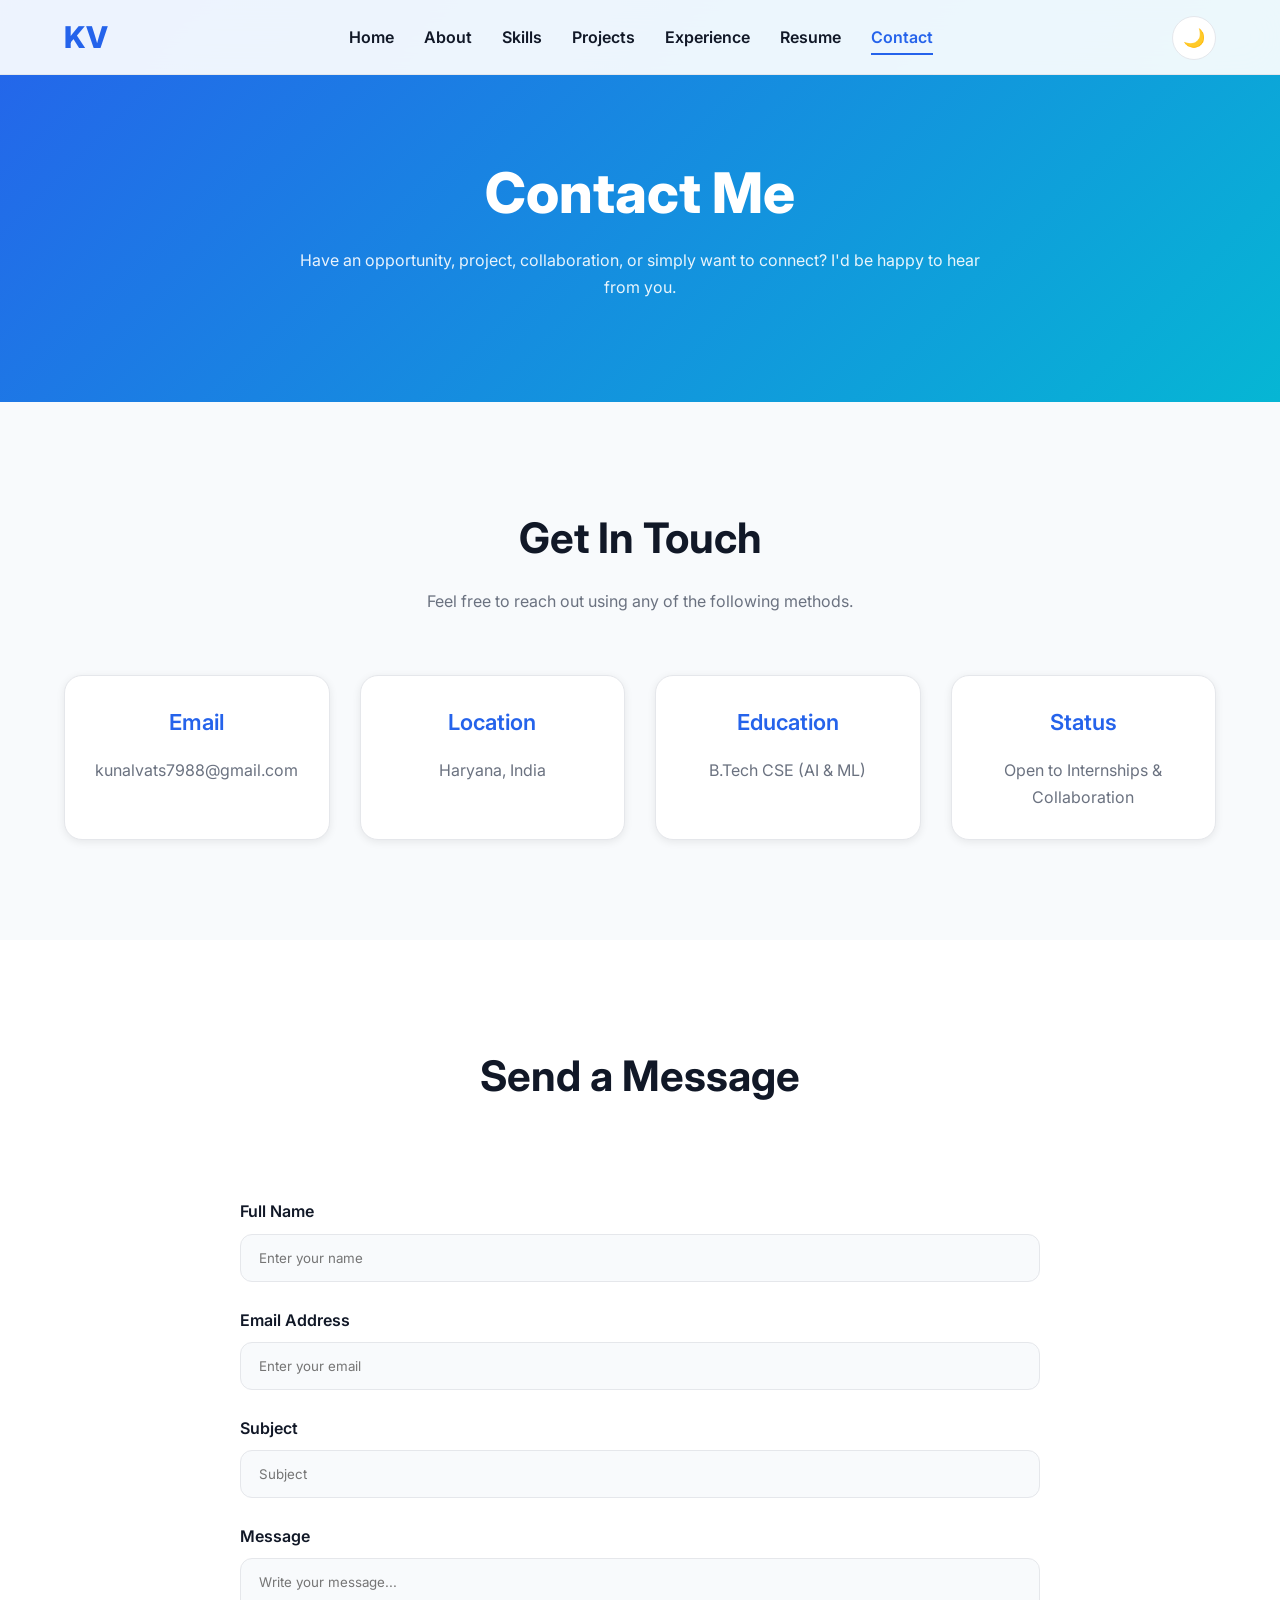
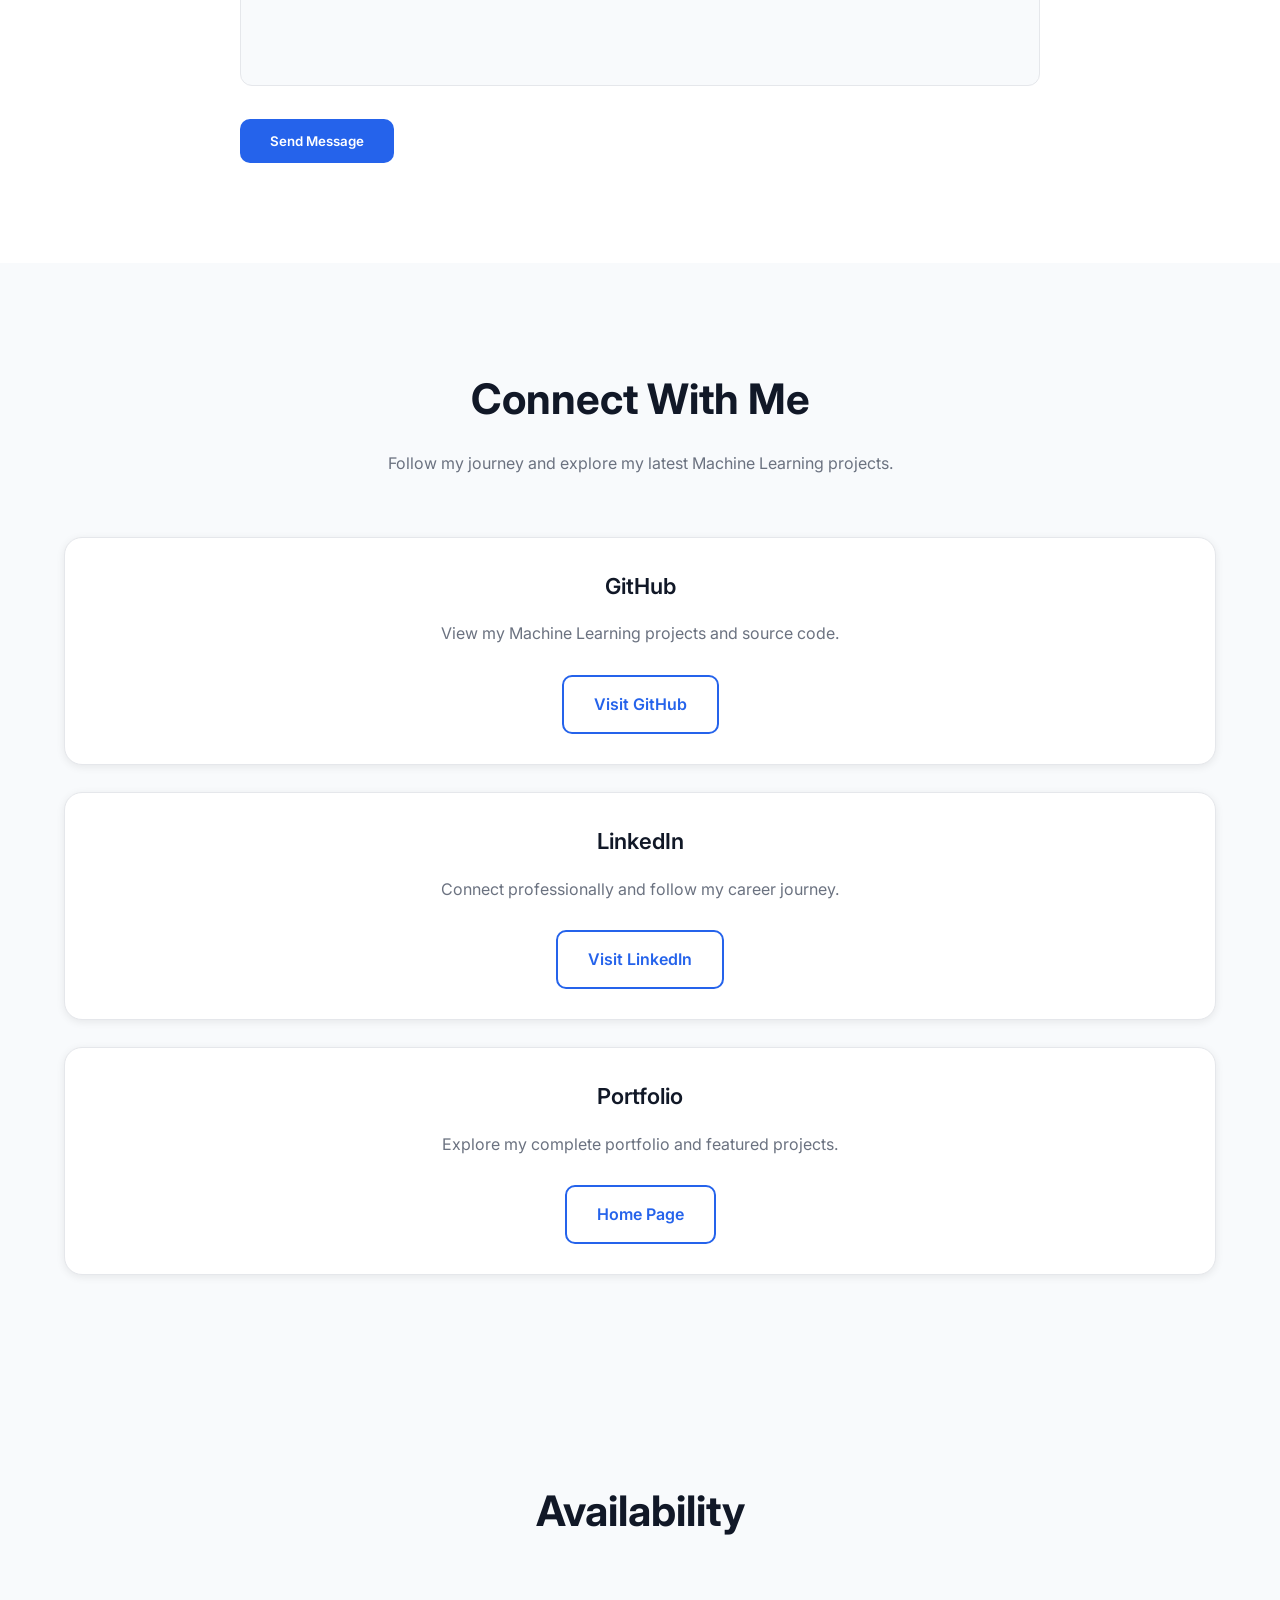
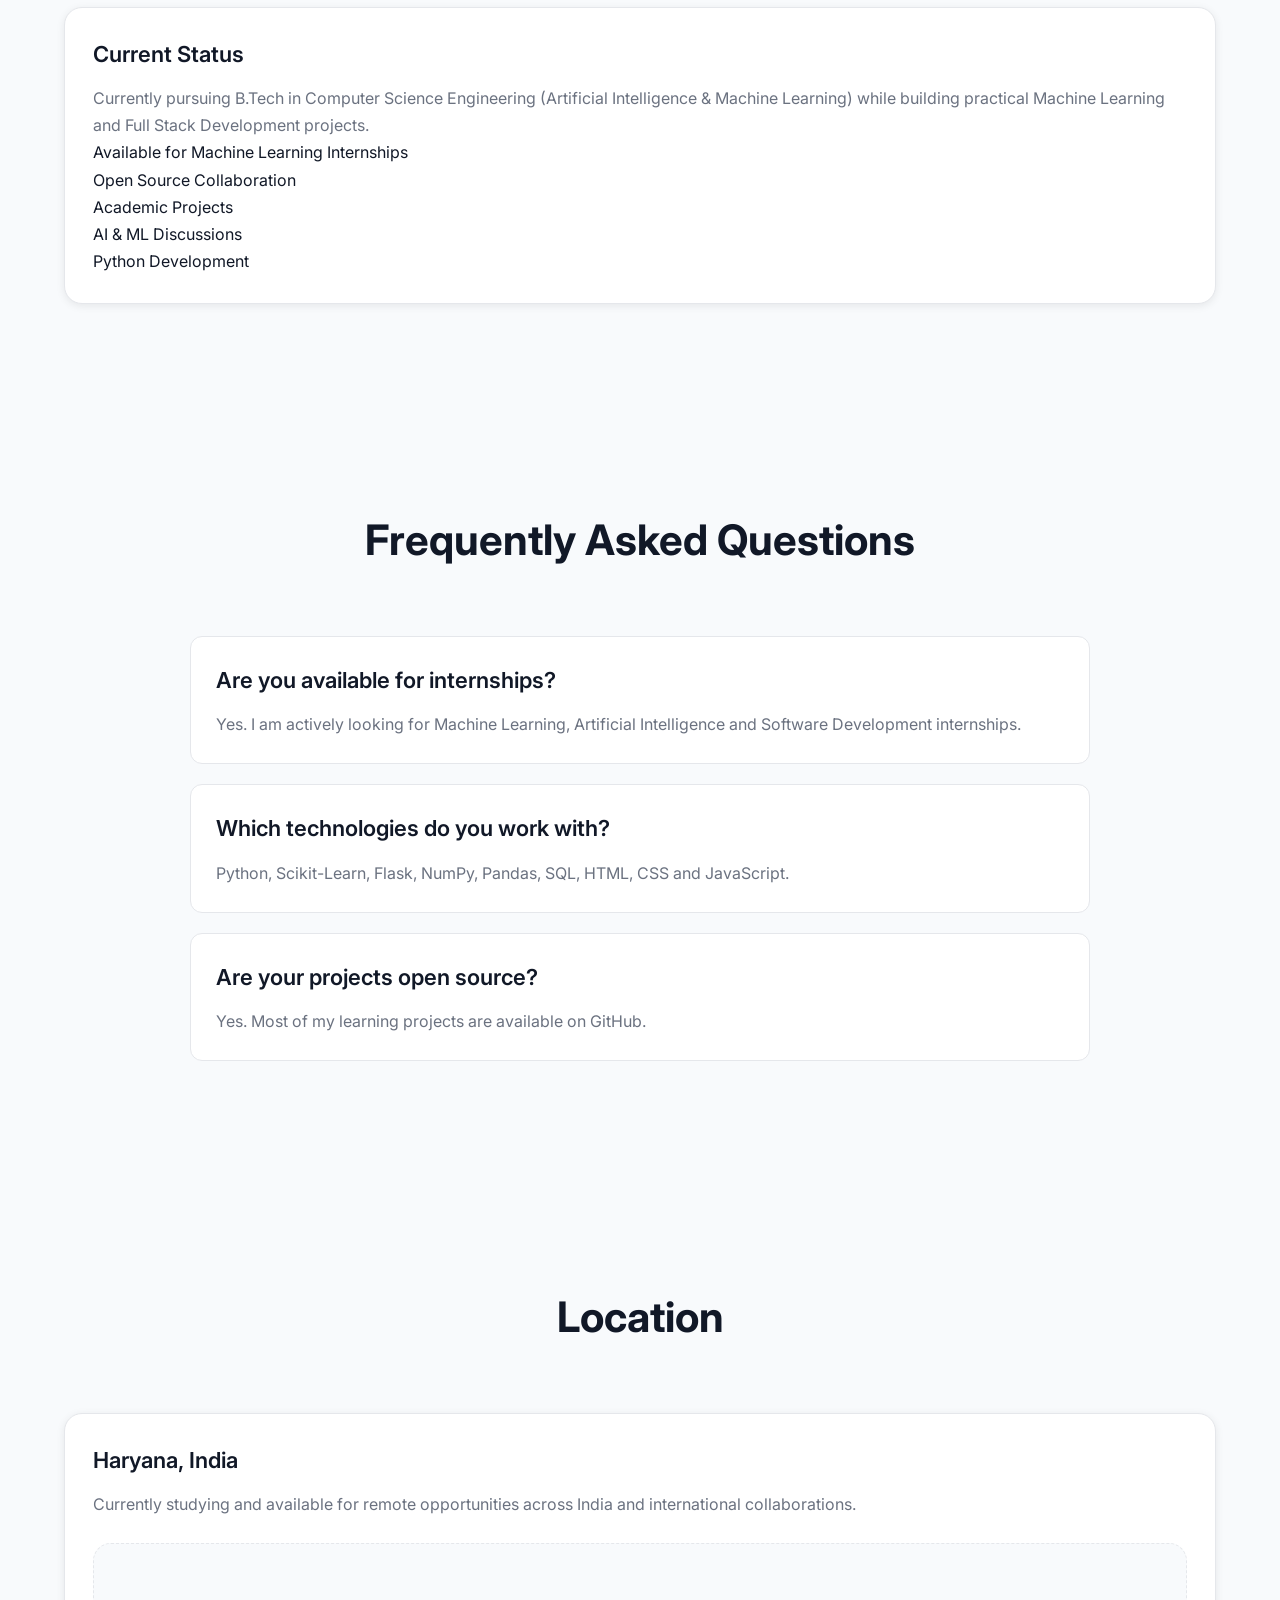
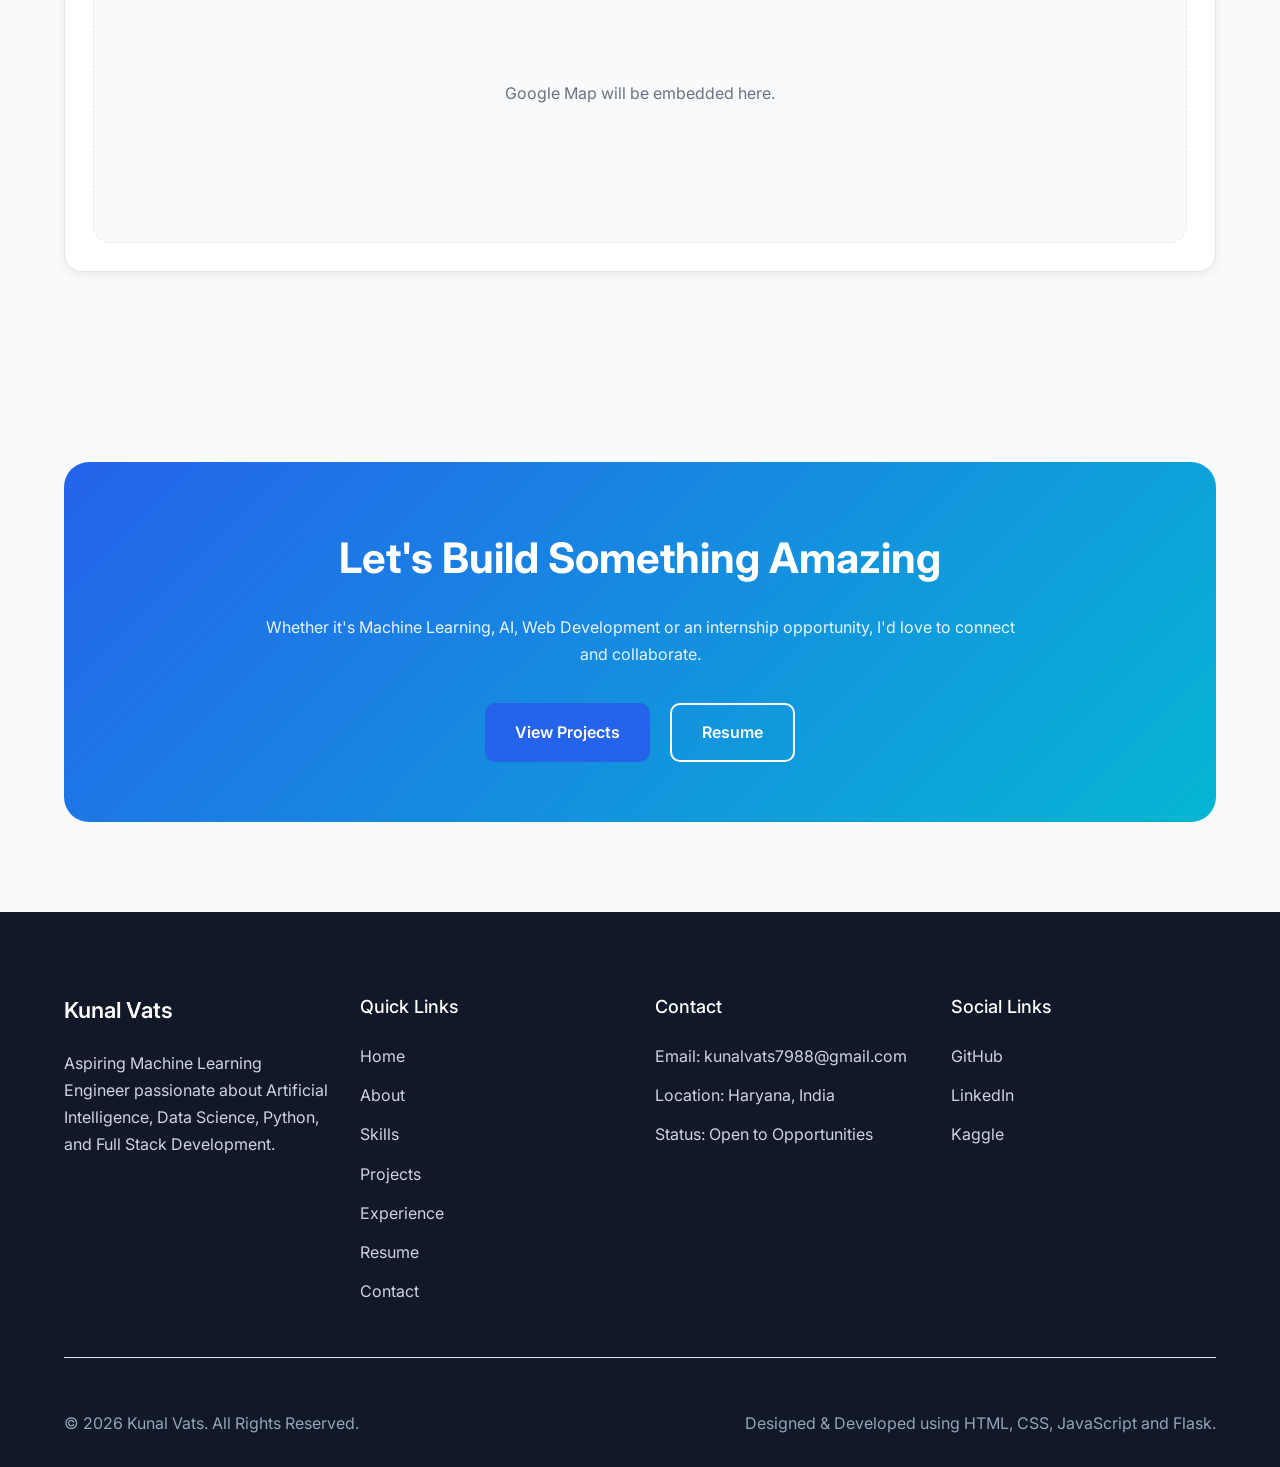
==== commit efd30cca: "updation in file" ====
--- a/contact.html
+++ b/contact.html
@@ -266,70 +266,55 @@
                 </h2>
 
             </div>
-
-            <form id="contactForm">
+               <br>
+              <form id="contactForm" action="https://formspree.io/f/xnjeardv" method="POST">
 
                 <div class="form-group">
-
-                    <label>
-
-                        Full Name
-
-                    </label>
-
-                    <input type="text"
-                           placeholder="Enter your name"
-                           required>
-
-                </div>
+                    <label>Full Name</label>
+                    <input 
+                        id="name"
+                        name="name"
+                        type="text"
+                        placeholder="Enter your name"
+                        required>
+                </div>
+
 
                 <div class="form-group">
-
-                    <label>
-
-                        Email Address
-
-                    </label>
-
-                    <input type="email"
-                           placeholder="Enter your email"
-                           required>
-
-                </div>
+                    <label>Email Address</label>
+                    <input 
+                        id="email"
+                        name="email"
+                        type="email"
+                        placeholder="Enter your email"
+                        required>
+                </div>
+
 
                 <div class="form-group">
-
-                    <label>
-
-                        Subject
-
-                    </label>
-
-                    <input type="text"
-                           placeholder="Subject"
-                           required>
-
-                </div>
+                    <label>Subject</label>
+                    <input 
+                        id="subject"
+                        name="_subject"
+                        type="text"
+                        placeholder="Subject"
+                        required>
+                </div>
+
 
                 <div class="form-group">
-
-                    <label>
-
-                        Message
-
-                    </label>
-
-                    <textarea rows="6"
-                              placeholder="Write your message..."
-                              required></textarea>
-
-                </div>
-
-                <button type="submit"
-                        class="btn primary-btn">
-
+                    <label>Message</label>
+                    <textarea 
+                        id="message"
+                        name="message"
+                        rows="6"
+                        placeholder="Write your message..."
+                        required></textarea>
+                </div>
+
+
+                <button type="submit" class="btn primary-btn">
                     Send Message
-
                 </button>
 
             </form>
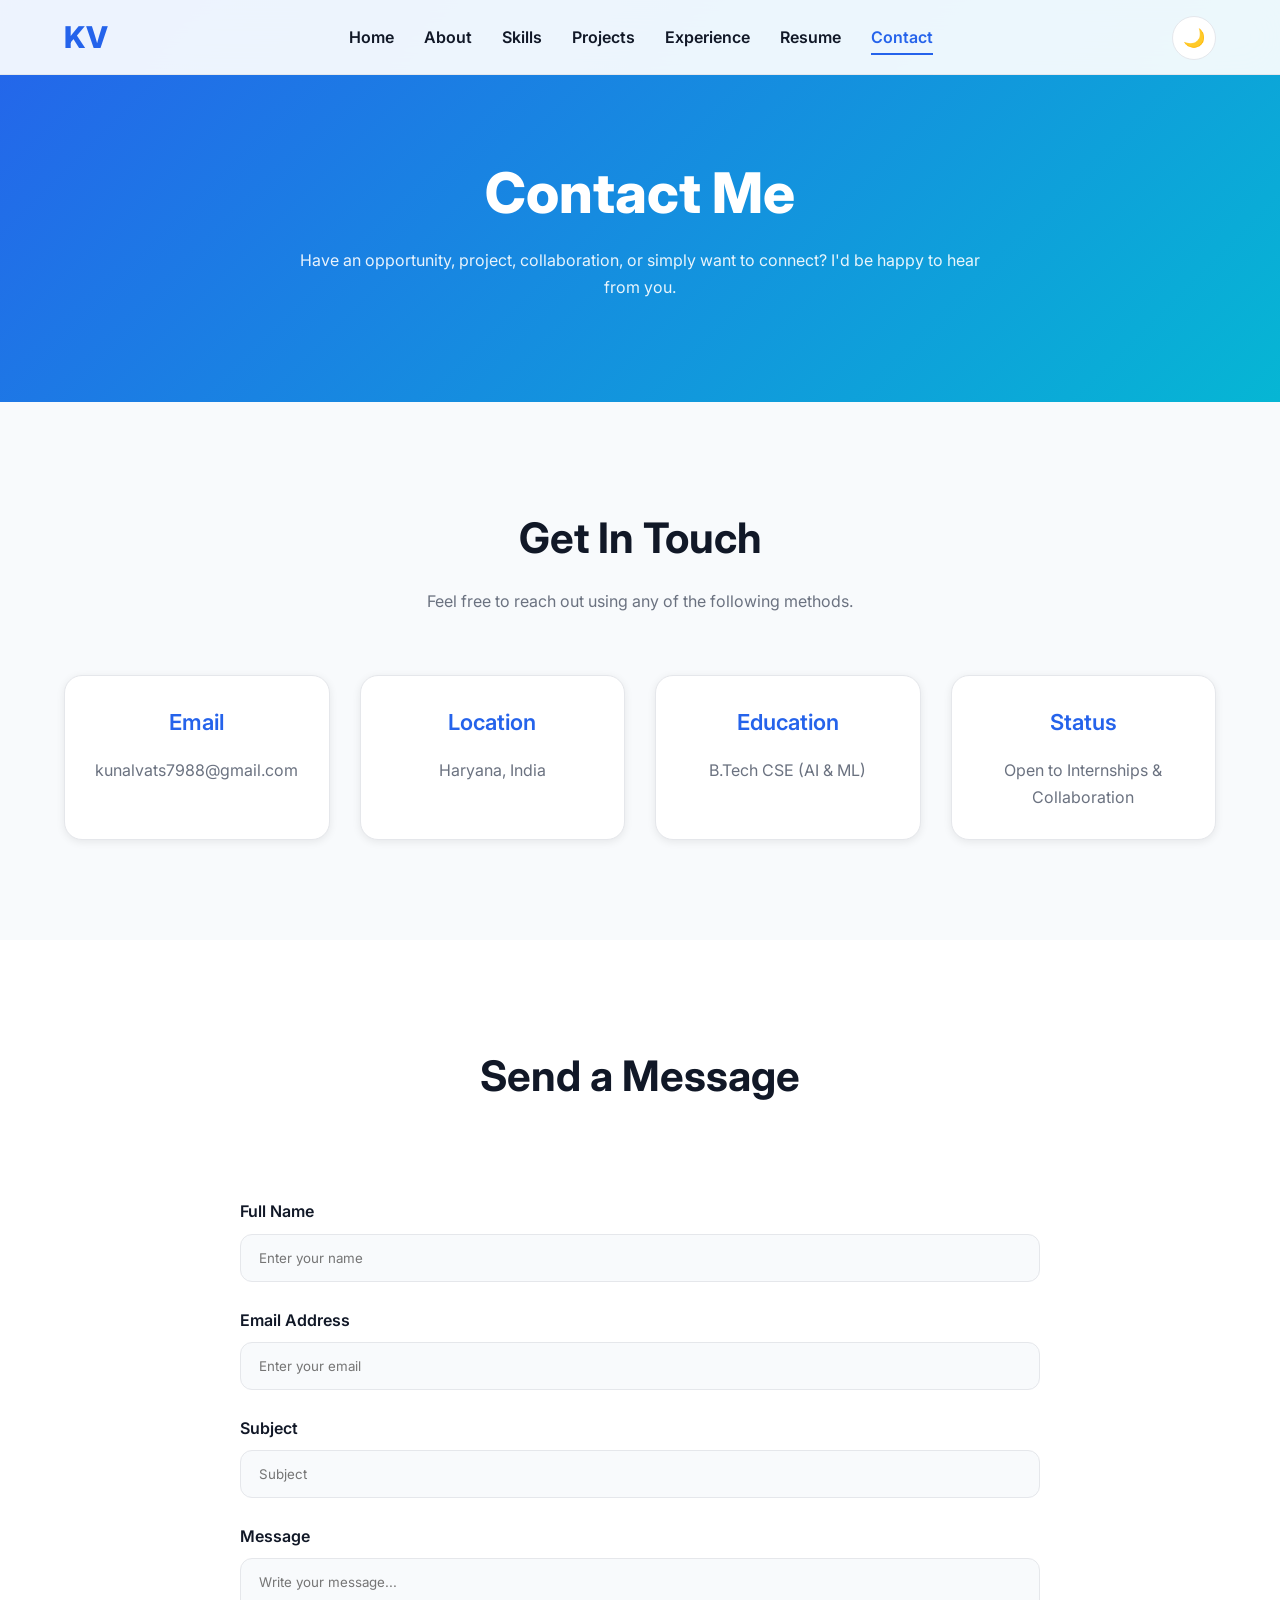
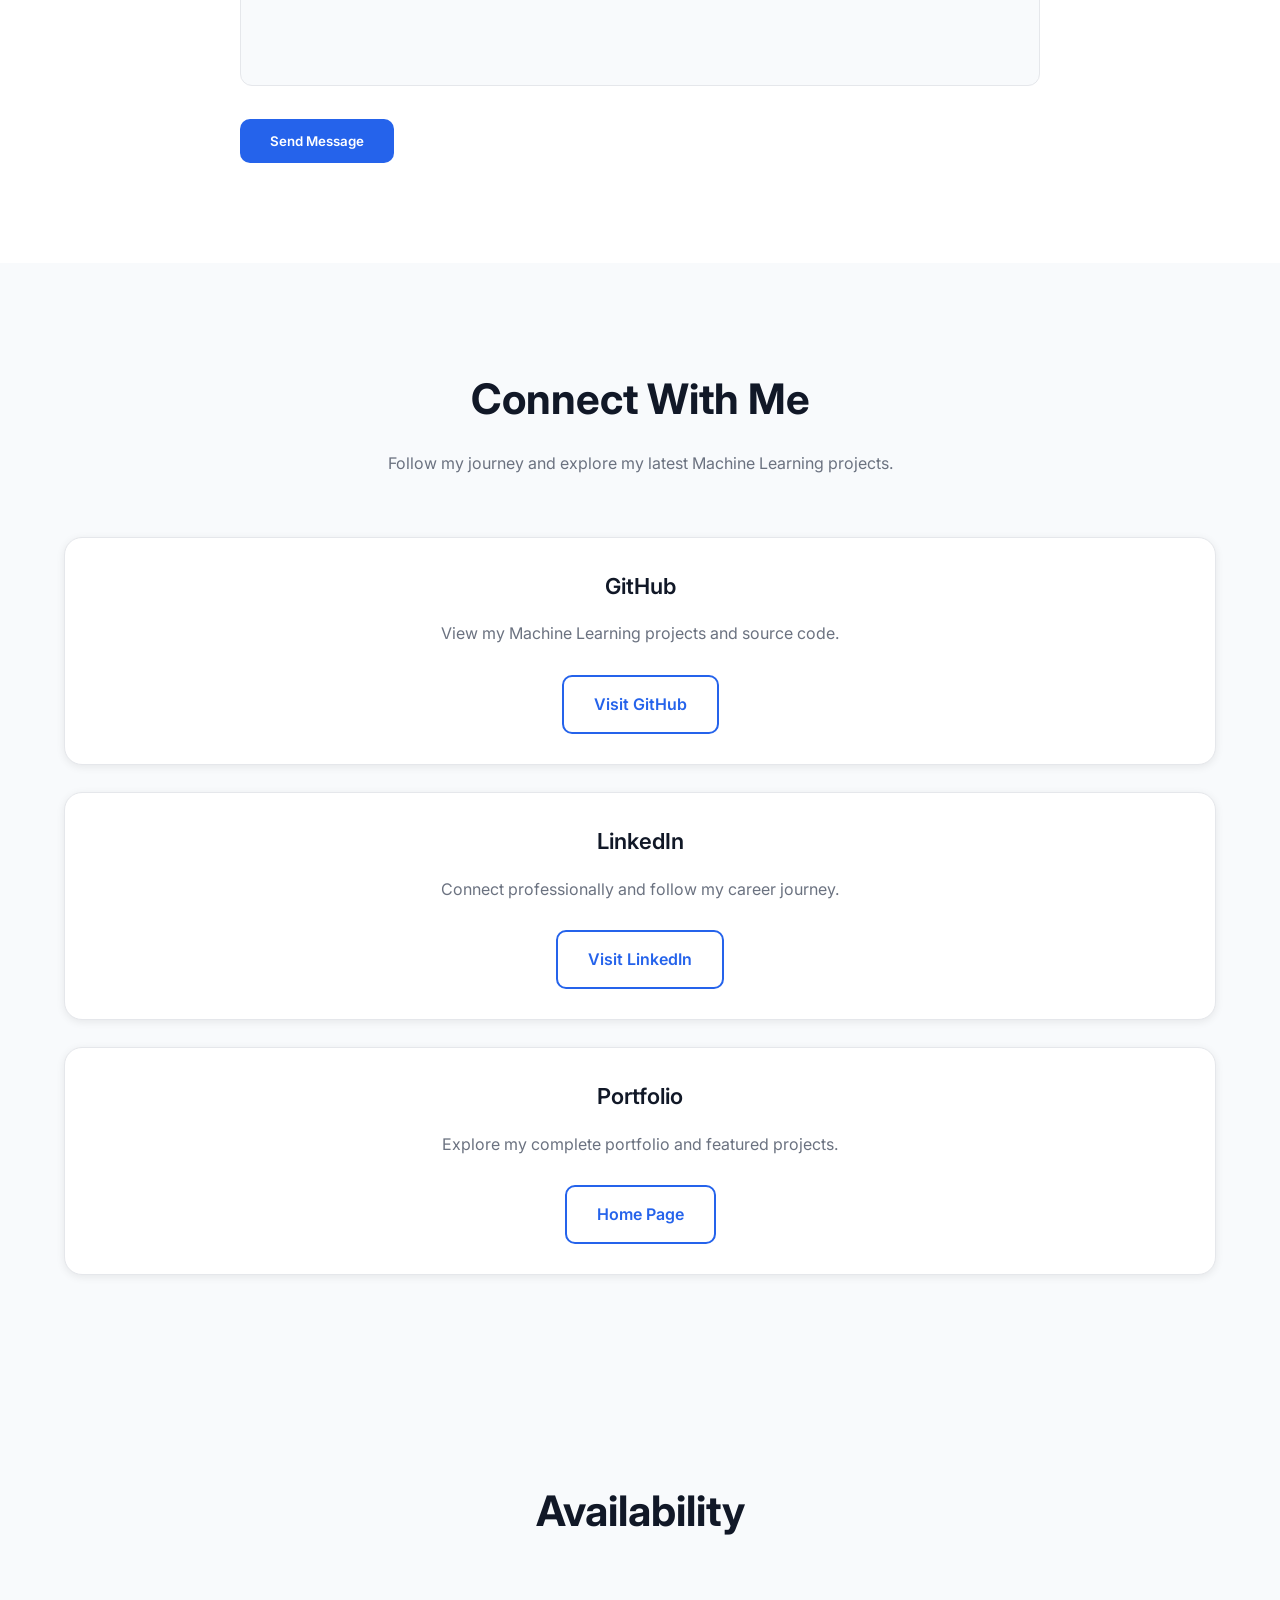
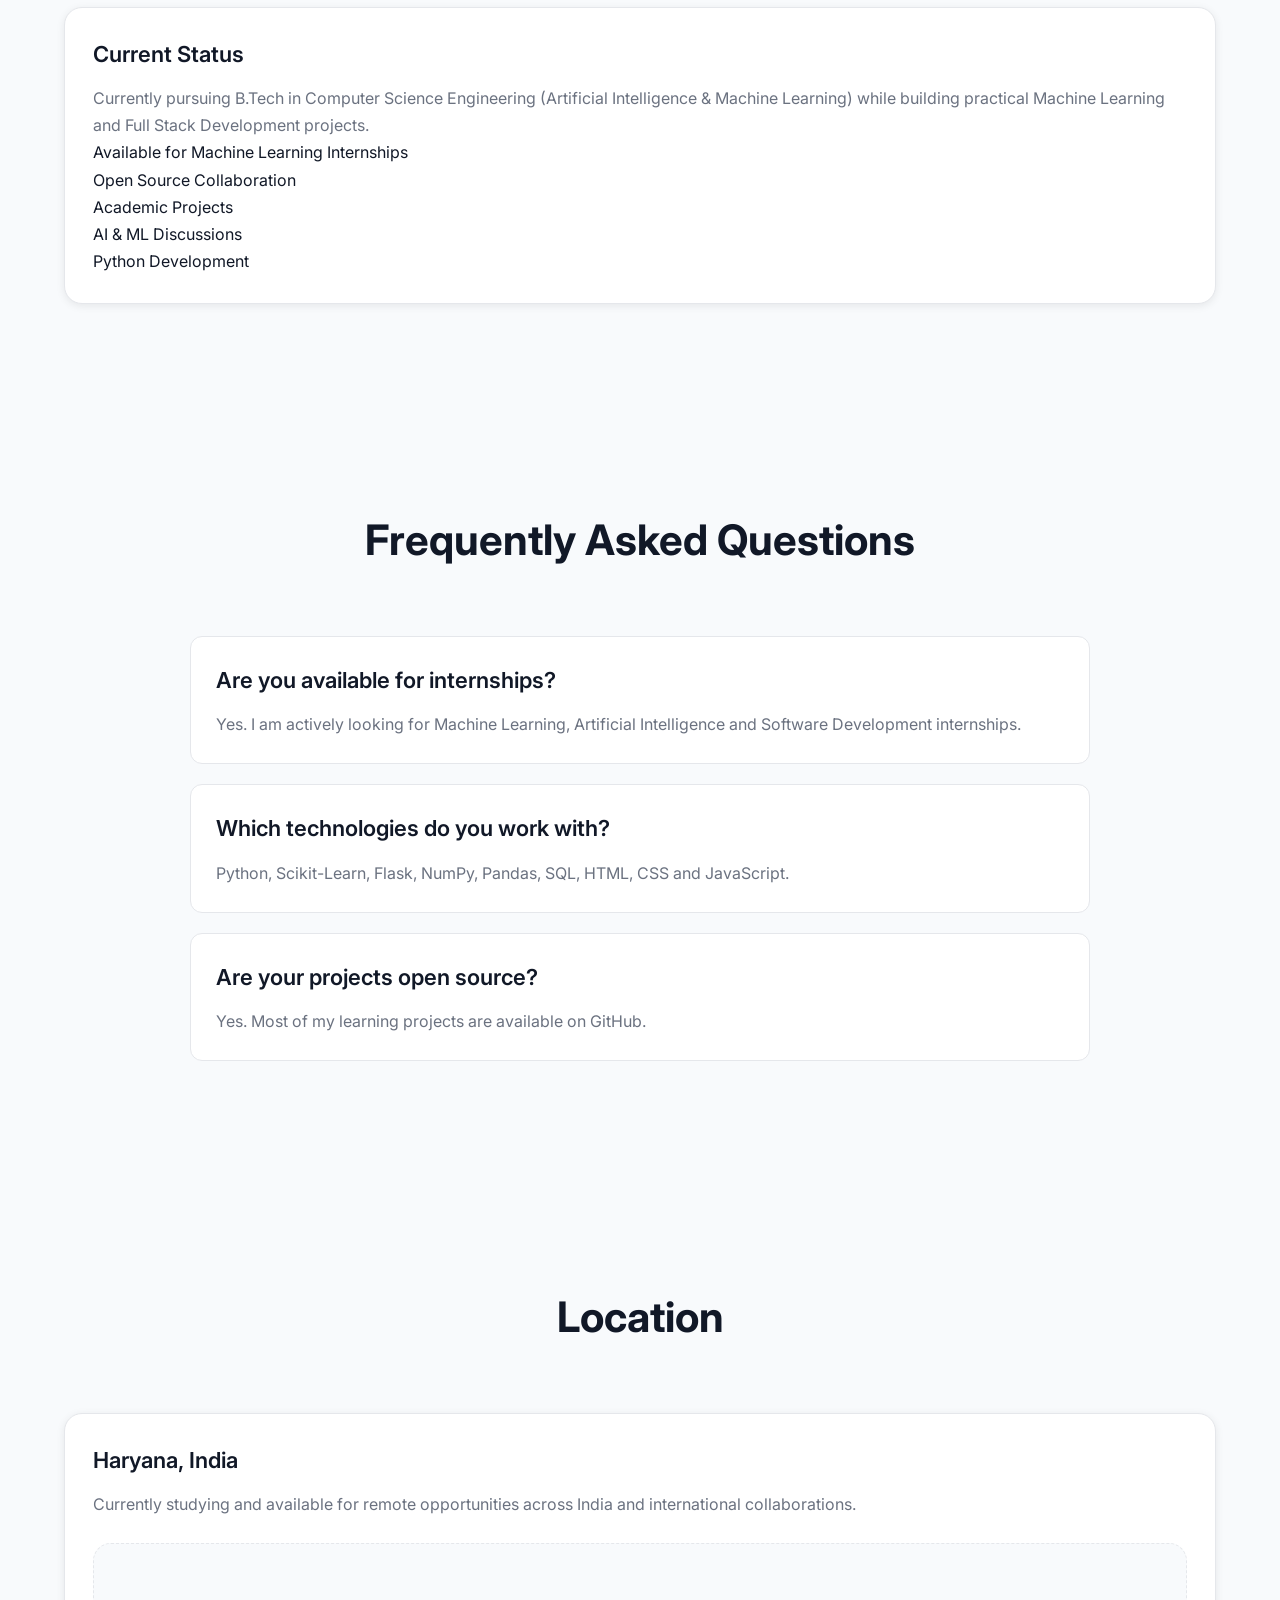
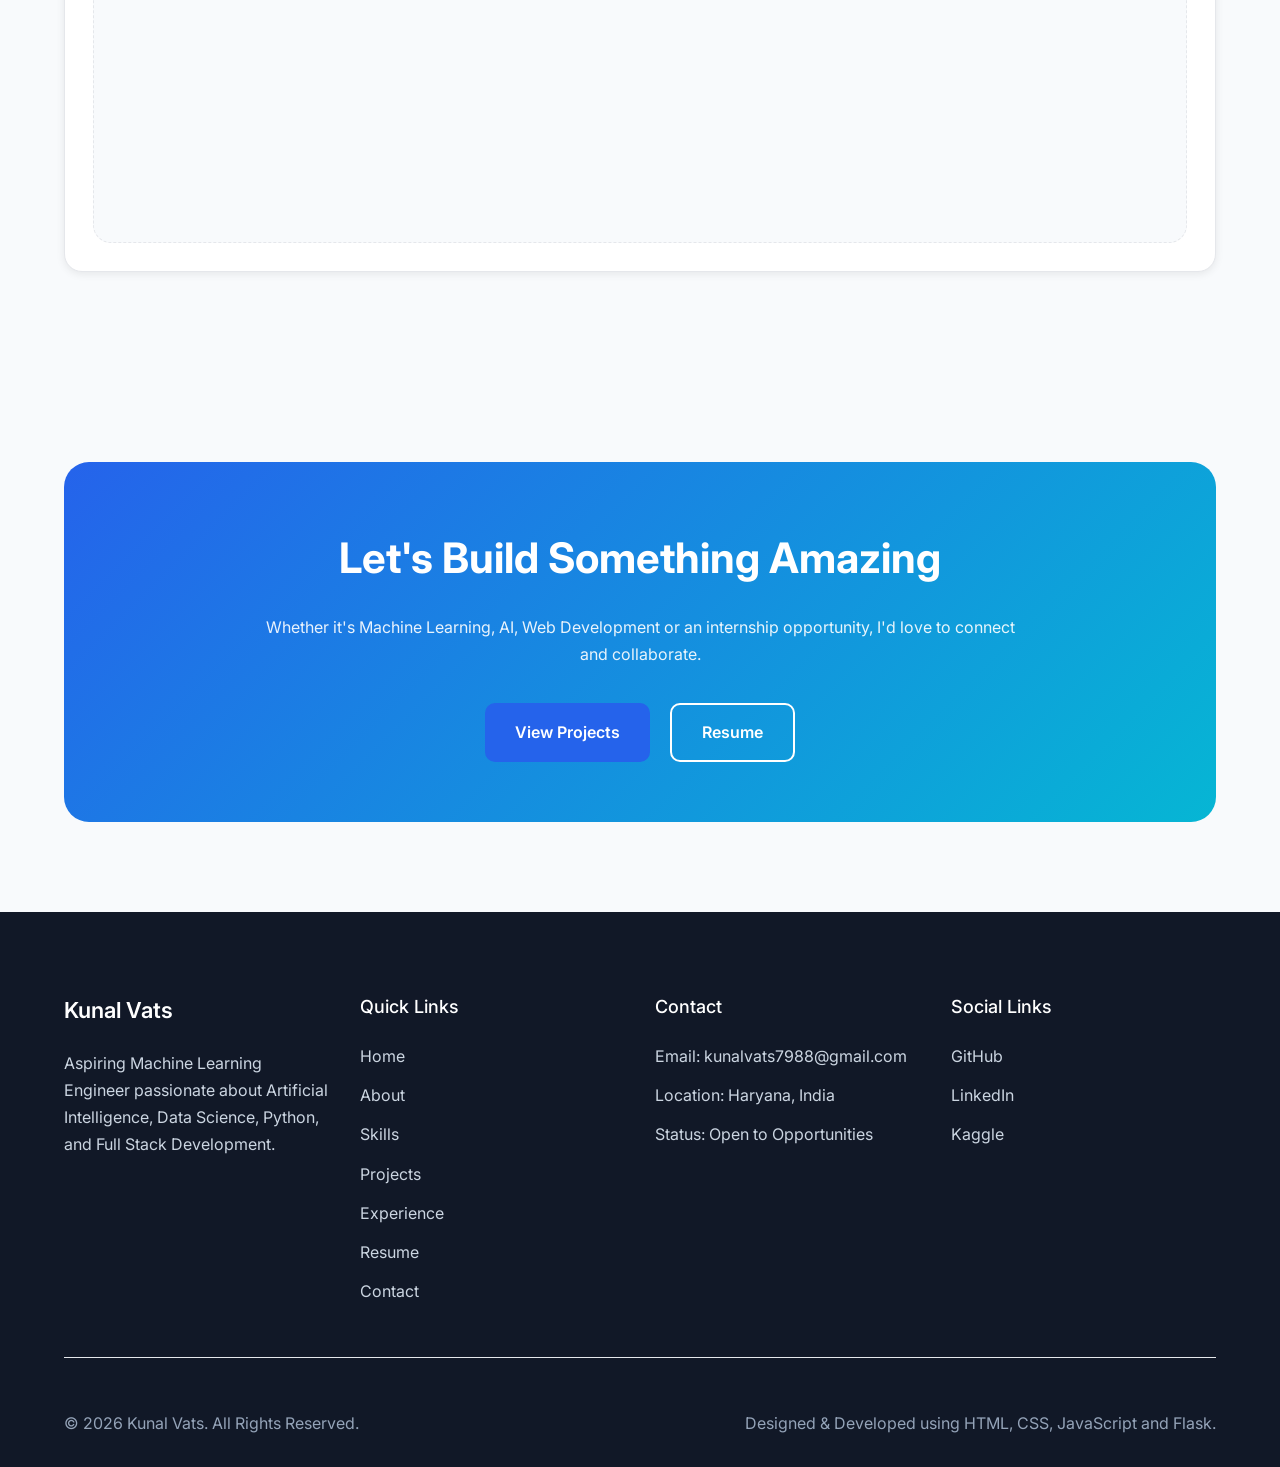
==== commit cdcc38f6: "add google embeded code for map" ====
--- a/contact.html
+++ b/contact.html
@@ -591,9 +591,9 @@
                 <!-- Replace with your Google Maps iframe later -->
 
                 <div class="map-placeholder">
-
-                    Google Map will be embedded here.
-
+                    <iframe src="https://www.google.com/maps/embed?pb=!1m18!1m12!1m3!1d3485.493284459757!2d77.01853447530814!3d29.120637475401725!2m3!1f0!2f0!3f0!3m2!1i1024!2i768!4f13.1!3m3!1m2!1s0x390db77c068efd7f%3A0x43412ca1c8aefb23!2s42CC%2B7C5%2C%20Garhi%20Kalan%2C%20Haryana%20131101!5e0!3m2!1sen!2sin!4v1783871207315!5m2!1sen!2sin" 
+                    width="100%" height="100%" style="border:0;" allowfullscreen="" loading="lazy" referrerpolicy="no-referrer-when-downgrade">
+                    </iframe>
                 </div>
 
             </div>
